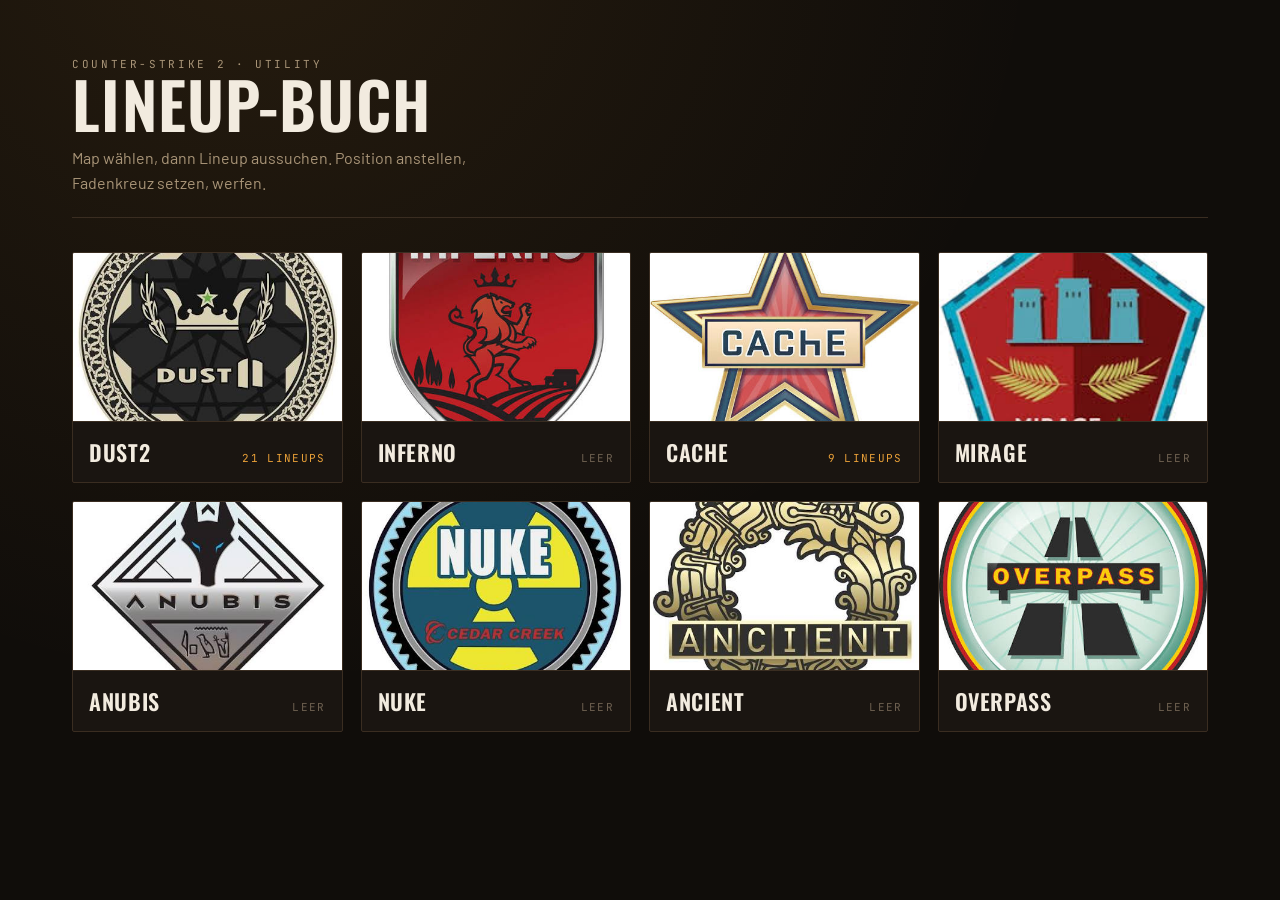
==== index.html @ c53de8f6 "Lineup-Buch: erster Stand mit WebP-Bildern und einheitlichen Daten - Statische Seite (index.html) mi" ====
<!DOCTYPE html>
<html lang="de">
<head>
<meta charset="utf-8">
<meta name="viewport" content="width=device-width, initial-scale=1">
<title>Lineup-Buch</title>
<link rel="preconnect" href="https://fonts.googleapis.com">
<link rel="preconnect" href="https://fonts.gstatic.com" crossorigin>
<link href="https://fonts.googleapis.com/css2?family=Oswald:wght@400;600&family=Barlow:wght@400;500;600&family=JetBrains+Mono:wght@500;700&display=swap" rel="stylesheet">
<style>
:root{
  --void:#100D0A; --panel:#1A1511; --panel-2:#221B15; --edge:#3A2D21;
  --chalk:#F2EBDF; --sand:#A99578; --hud:#E9A038; --t:#D4A03C; --ct:#6FA0D6;
  --display:"Oswald","Arial Narrow",system-ui,sans-serif;
  --body:"Barlow","Segoe UI",system-ui,sans-serif;
  --mono:"JetBrains Mono",ui-monospace,Consolas,monospace;
}
*{box-sizing:border-box}
html,body{margin:0}
body{
  background:var(--void); color:var(--chalk); font-family:var(--body);
  font-size:16px; line-height:1.55; -webkit-font-smoothing:antialiased;
  background-image:radial-gradient(circle at 20% -10%,rgba(233,160,56,.10),transparent 55%);
  background-attachment:fixed;
}
.wrap{max-width:1180px;margin:0 auto;padding:0 22px 90px}

/* ---------- Kopf ---------- */
.masthead{padding:44px 0 22px;border-bottom:1px solid var(--edge)}
.eyebrow{font-family:var(--mono);font-size:11px;letter-spacing:.24em;text-transform:uppercase;color:var(--hud);margin:0 0 10px}
.masthead h1{
  font-family:var(--display);font-weight:600;font-size:clamp(38px,7vw,64px);
  letter-spacing:.02em;text-transform:uppercase;margin:0;line-height:.95;
}
.masthead p{margin:12px 0 0;color:var(--sand);max-width:52ch}

/* ---------- Map-Galerie (Startseite) ---------- */
.maps{display:grid;grid-template-columns:repeat(auto-fill,minmax(230px,1fr));gap:18px;margin-top:34px}
.map-card{
  position:relative;display:block;text-align:left;cursor:pointer;
  border:1px solid var(--edge);background:var(--panel);color:inherit;
  padding:0;overflow:hidden;border-radius:2px;transition:.15s;
}
.map-card:hover{border-color:var(--sand);transform:translateY(-2px)}
.map-thumb{aspect-ratio:16/10;width:100%;background:#0B0906;position:relative;overflow:hidden}
.map-thumb img{width:100%;height:100%;object-fit:cover;display:block}
.map-thumb.missing{background:
  repeating-linear-gradient(135deg,#1d1710,#1d1710 12px,#211a12 12px,#211a12 24px)}
.map-thumb.missing::after{
  content:attr(data-map);position:absolute;inset:0;display:grid;place-items:center;
  font-family:var(--display);font-weight:600;font-size:28px;letter-spacing:.05em;
  text-transform:uppercase;color:var(--sand);opacity:.55;
}
.map-meta{display:flex;align-items:baseline;justify-content:space-between;gap:10px;padding:14px 16px;border-top:1px solid var(--edge)}
.map-meta h2{font-family:var(--display);font-weight:600;text-transform:uppercase;letter-spacing:.03em;font-size:22px;margin:0}
.map-count{font-family:var(--mono);font-size:11px;letter-spacing:.12em;text-transform:uppercase;color:var(--hud)}
.map-count.zero{color:#6E6151}

/* ---------- Filter-/Nav-Leiste ---------- */
.bar{
  position:sticky;top:0;z-index:40;display:flex;gap:10px;flex-wrap:wrap;align-items:center;
  padding:14px 0;background:rgba(16,13,10,.94);backdrop-filter:blur(8px);
  border-bottom:1px solid var(--edge);margin-bottom:34px;
}
.back{
  font-family:var(--mono);font-size:12px;letter-spacing:.1em;text-transform:uppercase;
  background:transparent;color:var(--hud);border:1px solid var(--edge);
  padding:7px 14px;cursor:pointer;border-radius:2px;transition:.15s;
}
.back:hover{border-color:var(--hud)}
.bar-title{font-family:var(--display);font-weight:600;text-transform:uppercase;letter-spacing:.04em;font-size:20px;margin:0}
.chip{
  font-family:var(--mono);font-size:12px;letter-spacing:.1em;text-transform:uppercase;
  background:transparent;color:var(--sand);border:1px solid var(--edge);
  padding:7px 14px;cursor:pointer;border-radius:2px;transition:.15s;
}
.chip:hover{color:var(--chalk);border-color:var(--sand)}
.chip[aria-pressed="true"]{background:var(--hud);border-color:var(--hud);color:#17110A;font-weight:700}
.search{
  margin-left:auto;background:var(--panel);border:1px solid var(--edge);color:var(--chalk);
  font-family:var(--body);font-size:14px;padding:8px 12px;border-radius:2px;min-width:200px;
}
.search::placeholder{color:#6E6151}
.search:focus,.chip:focus-visible,button:focus-visible{outline:2px solid var(--hud);outline-offset:2px}

/* ---------- Kompakte Lineup-Liste (Zwischenschritt) ---------- */
.lu-list{display:flex;flex-direction:column;gap:12px}
.lu-item{
  display:flex;align-items:stretch;text-align:left;cursor:pointer;width:100%;
  border:1px solid var(--edge);background:var(--panel);color:inherit;
  padding:0;overflow:hidden;border-radius:2px;transition:.15s;min-height:104px;
}
.lu-item:hover{border-color:var(--sand);transform:translateY(-1px)}
.lu-thumb{width:170px;flex:none;background:#0B0906;position:relative;overflow:hidden}
.lu-thumb img{width:100%;height:100%;object-fit:cover;display:block}
.lu-thumb.missing::after{
  content:"kein Result";position:absolute;inset:0;display:grid;place-items:center;
  font-family:var(--mono);font-size:10px;letter-spacing:.14em;text-transform:uppercase;color:#6E6151;
  background:repeating-linear-gradient(135deg,#161009,#161009 10px,#1a130b 10px,#1a130b 20px);
}
.lu-info{padding:14px 20px;display:flex;flex-direction:column;justify-content:center;gap:9px;min-width:0}
.lu-info h3{font-family:var(--display);font-weight:600;text-transform:uppercase;letter-spacing:.02em;font-size:22px;margin:0}
.lu-tags{display:flex;gap:8px;flex-wrap:wrap}
.lu-sub{color:var(--sand);font-size:13.5px;margin:0}
.lu-arrow{margin-left:auto;align-self:center;padding:0 22px;color:var(--sand);font-size:22px;flex:none}
.lu-item:hover .lu-arrow{color:var(--hud)}

/* ---------- Lineup-Karte ---------- */
.card{border:1px solid var(--edge);background:var(--panel);margin-bottom:34px}
.card-head{display:flex;gap:16px;align-items:baseline;flex-wrap:wrap;padding:20px 24px;border-bottom:1px solid var(--edge)}
.card-head h2{font-family:var(--display);font-weight:600;text-transform:uppercase;letter-spacing:.03em;font-size:26px;margin:0}
.meta{display:flex;gap:8px;flex-wrap:wrap;margin-left:auto}
.tag{font-family:var(--mono);font-size:11px;letter-spacing:.12em;text-transform:uppercase;padding:4px 9px;border:1px solid var(--edge);color:var(--sand);border-radius:2px}
.tag.side-T{color:var(--t);border-color:rgba(212,160,60,.45)}
.tag.side-CT{color:var(--ct);border-color:rgba(111,160,214,.45)}
.tag.map{color:var(--chalk)}

.body{display:grid;grid-template-columns:1fr 1.2fr 1fr;gap:0}
.col{padding:24px}
.col + .col{border-left:1px solid var(--edge)}
.col-label{font-family:var(--mono);font-size:11px;letter-spacing:.22em;text-transform:uppercase;color:var(--hud);margin:0 0 14px}
.note{color:var(--sand);font-size:14.5px;margin:12px 0 0}

/* ---------- Bilder + Lupe (Signature) ---------- */
.shot{position:relative;display:block;width:100%;border:1px solid var(--edge);cursor:zoom-in;overflow:hidden;background:#0B0906;min-height:120px}
.shot img{display:block;width:100%;height:auto}
.shot.missing{cursor:default}
.shot.missing::after{
  content:"Screenshot fehlt";position:absolute;inset:0;display:grid;place-items:center;
  font-family:var(--mono);font-size:11px;letter-spacing:.16em;text-transform:uppercase;color:#6E6151;
  background:repeating-linear-gradient(135deg,#161009,#161009 12px,#1a130b 12px,#1a130b 24px);
}
.lens{
  position:absolute;width:190px;height:190px;border-radius:50%;pointer-events:none;
  border:2px solid var(--hud);box-shadow:0 0 0 1px rgba(0,0,0,.7),0 10px 30px rgba(0,0,0,.6);
  background-repeat:no-repeat;opacity:0;transition:opacity .12s;
}
.shot:hover .lens{opacity:1}
.shot.missing:hover .lens{opacity:0}
.hint{font-family:var(--mono);font-size:10.5px;letter-spacing:.14em;text-transform:uppercase;color:#6E6151;margin:8px 0 0}

/* ---------- Wurf-Schritte ---------- */
.step + .step{margin-top:26px;padding-top:26px;border-top:1px dashed var(--edge)}
.step-head{display:flex;align-items:center;gap:10px;margin:0 0 12px}
.step-num{font-family:var(--display);font-size:15px;font-weight:600;color:#17110A;background:var(--hud);width:24px;height:24px;display:grid;place-items:center;border-radius:2px;flex:none}
.step-head h3{font-family:var(--display);font-weight:400;text-transform:uppercase;letter-spacing:.06em;font-size:17px;margin:0}
.inputs{display:flex;gap:6px;align-items:center;flex-wrap:wrap;margin:12px 0 0}
.key{
  font-family:var(--mono);font-size:11px;font-weight:700;letter-spacing:.06em;
  background:linear-gradient(#2E251C,#1F1913);color:var(--chalk);
  border:1px solid #4A3A2B;border-bottom-width:3px;border-radius:3px;padding:5px 10px;
}
.key.stance{color:var(--hud);border-color:#5A4326}
.plus{font-family:var(--mono);font-size:12px;color:var(--sand)}

/* ---------- Lightbox ---------- */
.lb{position:fixed;inset:0;background:rgba(8,6,4,.96);display:none;place-items:center;z-index:100;padding:24px;cursor:zoom-out}
.lb.open{display:grid}
.lb img{max-width:100%;max-height:88vh;border:1px solid var(--edge)}
.lb-cap{position:absolute;bottom:22px;left:0;right:0;text-align:center;font-family:var(--mono);font-size:12px;letter-spacing:.16em;text-transform:uppercase;color:var(--sand)}

.empty{border:1px dashed var(--edge);padding:40px;text-align:center;color:var(--sand)}
footer{border-top:1px solid var(--edge);margin-top:40px;padding-top:18px;font-family:var(--mono);font-size:11px;letter-spacing:.14em;text-transform:uppercase;color:#6E6151}

@media (max-width:860px){
  .body{grid-template-columns:1fr}
  .col + .col{border-left:0;border-top:1px solid var(--edge)}
  .lens{display:none}
  .search{margin-left:0;width:100%}
  .lu-item{flex-direction:column;min-height:0}
  .lu-thumb{width:100%;aspect-ratio:16/9}
  .lu-arrow{display:none}
}
@media (prefers-reduced-motion:reduce){*{transition:none!important}}
</style>
</head>
<body>
<div class="wrap">
  <header class="masthead">
    <p class="eyebrow">Counter-Strike 2 &middot; Utility</p>
    <h1>Lineup-Buch</h1>
    <p id="lead">Map wählen, dann Lineups ansehen. Position anstellen, Fadenkreuz setzen, werfen.</p>
  </header>

  <!-- 1) Startseite: Map-Auswahl -->
  <section id="mapView">
    <div class="maps" id="maps"></div>
  </section>

  <!-- 2) Zwischenschritt: kompakte Lineup-Liste einer Map -->
  <section id="listView" hidden>
    <nav class="bar" aria-label="Navigation">
      <button class="back" id="backToMaps">&larr; Maps</button>
      <h2 class="bar-title" id="listTitle"></h2>
      <input class="search" id="q" type="search" placeholder="Suchen: Ziel, Position…" aria-label="Lineups durchsuchen">
    </nav>
    <div class="lu-list" id="luList"></div>
    <footer id="count"></footer>
  </section>

  <!-- 3) Detailseite: einzelnes Lineup -->
  <section id="detailView" hidden>
    <nav class="bar" aria-label="Navigation">
      <button class="back" id="backToList">&larr; <span id="detailBackLabel"></span></button>
      <h2 class="bar-title" id="detailTitle"></h2>
    </nav>
    <main id="detail"></main>
  </section>
</div>

<div class="lb" id="lb" role="dialog" aria-modal="true" aria-label="Bild groß"><img id="lb-img" alt=""><p class="lb-cap">Klicken oder Esc zum Schließen</p></div>

<script src="data/maps.js"></script>
<script>
const mapView     = document.getElementById('mapView');
const listView    = document.getElementById('listView');
const detailView  = document.getElementById('detailView');
const mapsEl      = document.getElementById('maps');
const luList      = document.getElementById('luList');
const detail      = document.getElementById('detail');
const q           = document.getElementById('q');
const lb          = document.getElementById('lb');
const lbImg       = document.getElementById('lb-img');
const listTitle   = document.getElementById('listTitle');
const detailTitle = document.getElementById('detailTitle');
const detailBackLabel = document.getElementById('detailBackLabel');
const lead        = document.getElementById('lead');

let activeMap = null;   // aktuell gewählte Map (Liste)
let activeId  = null;   // aktuell gewähltes Lineup (Detail)

const esc = s => String(s).replace(/[&<>"]/g, c => ({'&':'&amp;','<':'&lt;','>':'&gt;','"':'&quot;'}[c]));
const countFor = name => LINEUPS.filter(l => l.map === name).length;

// result kann ein Objekt {img,note} ODER ein Array [{img,note},…] sein → immer als Array.
const asResults = l => Array.isArray(l.result) ? l.result.filter(Boolean) : (l.result ? [l.result] : []);

// stance wird als fester Wert gespeichert und erst hier übersetzt; Unbekanntes bleibt wie es ist.
const STANCES = { stand: 'Stehen', crouch: 'Ducken', jump: 'Springen', run: 'Laufen', walk: 'Gehen' };
const stanceLabel = s => STANCES[s] || s;

// Bricht ein Bild, wird das Element zur "fehlt"-Kachel (kein kaputtes Icon).
const onErr = "this.style.display='none';this.parentNode.classList.add('missing')";

// Listen-Vorschau: <lineup>/thumb.webp, fällt bei Fehlen auf das volle Result-Bild zurück.
const thumbOf = src => src.replace(/[^/]+$/, 'thumb.webp');
const onThumbErr = `if(this.dataset.full){this.src=this.dataset.full;delete this.dataset.full}else{${onErr}}`;

// Zoombares Bild (Detailansicht)
function shot(src, cap) {
  if (!src) return `<div class="shot missing"></div>`;
  return `<div class="shot" data-src="${esc(src)}"><img src="${esc(src)}" alt="${esc(cap)}" loading="lazy" onerror="${onErr}"><div class="lens"></div></div>`;
}

/* ---------- 1) Startseite: Map-Galerie ---------- */
function renderMaps() {
  // Alle in MAPS definierten Maps + evtl. Maps, die nur in LINEUPS vorkommen.
  const known = new Set(MAPS.map(m => m.name));
  const extra = [...new Set(LINEUPS.map(l => l.map))].filter(m => !known.has(m)).map(name => ({ name }));
  const all = [...MAPS, ...extra];

  mapsEl.innerHTML = all.map(m => {
    const n = countFor(m.name);
    const thumb = m.img
      ? `<div class="map-thumb" data-map="${esc(m.name)}"><img src="${esc(m.img)}" alt="${esc(m.name)}" loading="lazy" onerror="${onErr}"></div>`
      : `<div class="map-thumb missing" data-map="${esc(m.name)}"></div>`;
    return `
      <button class="map-card" data-map="${esc(m.name)}">
        ${thumb}
        <div class="map-meta">
          <h2>${esc(m.name)}</h2>
          <span class="map-count ${n ? '' : 'zero'}">${n ? n + (n === 1 ? ' Lineup' : ' Lineups') : 'leer'}</span>
        </div>
      </button>`;
  }).join('');
}

/* ---------- 2) Zwischenschritt: kompakte Liste einer Map ---------- */
function renderList() {
  const term = q.value.trim().toLowerCase();
  const rows = LINEUPS.filter(l =>
    l.map === activeMap &&
    (!term || (l.title + ' ' + l.from + ' ' + l.type).toLowerCase().includes(term))
  );

  luList.innerHTML = rows.length ? rows.map(l => {
    const n = (l.lineups || []).length;
    const res = asResults(l);
    const preview = (res[0] && res[0].img)
      ? `<div class="lu-thumb"><img src="${esc(thumbOf(res[0].img))}" data-full="${esc(res[0].img)}" alt="Result: ${esc(l.title)}" loading="lazy" onerror="${onThumbErr}"></div>`
      : `<div class="lu-thumb missing"></div>`;
    return `
      <button class="lu-item" data-id="${esc(l.id)}">
        ${preview}
        <div class="lu-info">
          <h3>${esc(l.title)}</h3>
          <div class="lu-tags">
            <span class="tag side-${esc(l.side)}">${esc(l.side)}-Seite</span>
            <span class="tag">${esc(l.type)}</span>
            <span class="tag">${esc(l.from)}</span>
          </div>
          <p class="lu-sub">${res[0] && res[0].note ? ' · ' + esc(res[0].note) : ''}</p>
        </div>
        <span class="lu-arrow" aria-hidden="true">&rarr;</span>
      </button>`;
  }).join('') : `<p class="empty">Kein Lineup gefunden. Andere Suche versuchen.</p>`;

  document.getElementById('count').textContent =
    rows.length + (rows.length === 1 ? ' Lineup' : ' Lineups') + ' · ' + countFor(activeMap) + ' auf ' + activeMap;
}

/* ---------- 3) Detailansicht: ein Lineup ---------- */
function lineupCard(l) {
  return `
    <article class="card">
      <div class="card-head">
        <h2>${esc(l.title)}</h2>
        <div class="meta">
          <span class="tag map">${esc(l.map)}</span>
          <span class="tag side-${esc(l.side)}">${esc(l.side)}-Seite</span>
          <span class="tag">${esc(l.type)}</span>
        </div>
      </div>
      <div class="body">
        <section class="col">
          <p class="col-label">Position — ${esc(l.from)}</p>
          ${shot(l.position && l.position.img, 'Position: ' + l.from)}
          <p class="hint">Hover zum Zoomen · Klick für groß</p>
          ${l.position && l.position.note ? `<p class="note">${esc(l.position.note)}</p>` : ''}
        </section>
        <section class="col">
          <p class="col-label">Fadenkreuz &amp; Wurf</p>
          ${(l.lineups || []).map((s, i) => `
            <div class="step">
              <div class="step-head"><span class="step-num">${i + 1}</span><h3>${esc(s.label || ('Wurf ' + (i + 1)))}</h3></div>
              ${shot(s.img, s.label || ('Wurf ' + (i + 1)))}
              ${(s.stance || (s.input && s.input.length)) ? `<div class="inputs">
                ${s.stance ? `<span class="key stance">${esc(stanceLabel(s.stance))}</span>${s.input && s.input.length ? '<span class="plus">+</span>' : ''}` : ''}
                ${(s.input || []).map(k => `<span class="key">${esc(k)}</span>`).join('<span class="plus">+</span>')}
              </div>` : ''}
              ${s.note ? `<p class="note">${esc(s.note)}</p>` : ''}
            </div>`).join('')}
        </section>
        <section class="col">
          <p class="col-label">Result</p>
          ${asResults(l).length
            ? asResults(l).map((r, i) => `
            <div class="step">
              ${asResults(l).length > 1 ? `<div class="step-head"><span class="step-num">${i + 1}</span><h3>Result ${i + 1}</h3></div>` : ''}
              ${shot(r.img, 'Result ' + (i + 1) + ': ' + l.title)}
              ${r.note ? `<p class="note">${esc(r.note)}</p>` : ''}
            </div>`).join('')
            : shot(null, 'Result')}
        </section>
      </div>
    </article>`;
}

function renderDetail() {
  const l = LINEUPS.find(x => x.id === activeId);
  if (!l) { showList(activeMap); return; }
  detailTitle.textContent = l.title;
  detail.innerHTML = lineupCard(l);
}

/* ---------- Navigation zwischen den Ansichten ---------- */
const setHash = h => history.replaceState(null, '', h ? ('#' + h) : location.pathname);

function showMaps() {
  activeMap = null; activeId = null;
  listView.hidden = true; detailView.hidden = true; mapView.hidden = false;
  lead.textContent = 'Map wählen, dann Lineup aussuchen. Position anstellen, Fadenkreuz setzen, werfen.';
  setHash('');
  window.scrollTo(0, 0);
}
function showList(name) {
  activeMap = name; activeId = null;
  mapView.hidden = true; detailView.hidden = true; listView.hidden = false;
  listTitle.textContent = name;
  lead.textContent = 'Lineup wählen, um Position, Würfe und Result im Detail zu sehen.';
  q.value = '';
  renderList();
  setHash(encodeURIComponent(name));
  window.scrollTo(0, 0);
}
function showDetail(id) {
  const l = LINEUPS.find(x => x.id === id);
  if (!l) { showMaps(); return; }
  activeMap = l.map; activeId = id;
  mapView.hidden = true; listView.hidden = true; detailView.hidden = false;
  detailBackLabel.textContent = l.map;
  lead.textContent = 'Mit der Maus über ein Bild fahren zoomt den Ausschnitt, Klick öffnet es groß.';
  renderDetail();
  setHash(encodeURIComponent(l.map) + '/' + encodeURIComponent(id));
  window.scrollTo(0, 0);
}

mapsEl.addEventListener('click', e => {
  const card = e.target.closest('.map-card'); if (!card) return;
  showList(card.dataset.map);
});
luList.addEventListener('click', e => {
  const item = e.target.closest('.lu-item'); if (!item) return;
  showDetail(item.dataset.id);
});
document.getElementById('backToMaps').addEventListener('click', showMaps);
document.getElementById('backToList').addEventListener('click', () => showList(activeMap));
q.addEventListener('input', renderList);

// Lupe (nur Detailansicht)
detail.addEventListener('mousemove', e => {
  const el = e.target.closest('.shot'); if (!el || el.classList.contains('missing')) return;
  const img = el.querySelector('img'), lens = el.querySelector('.lens');
  if (!img || !lens) return;
  const r = el.getBoundingClientRect(), z = 2.6, size = 190;
  const x = e.clientX - r.left, y = e.clientY - r.top;
  lens.style.backgroundImage = `url("${img.src}")`;
  lens.style.backgroundSize = (r.width * z) + 'px ' + (r.height * z) + 'px';
  lens.style.backgroundPosition = `${-x * z + size / 2}px ${-y * z + size / 2}px`;
  lens.style.left = (x - size / 2) + 'px';
  lens.style.top = (y - size / 2) + 'px';
});

// Lightbox (nur Detailansicht)
detail.addEventListener('click', e => {
  const el = e.target.closest('.shot'); if (!el || el.classList.contains('missing')) return;
  lbImg.src = el.dataset.src; lb.classList.add('open');
});
lb.addEventListener('click', () => lb.classList.remove('open'));
document.addEventListener('keydown', e => { if (e.key === 'Escape') lb.classList.remove('open'); });

// Start: pro Map die Datei data/<slug>.js laden, dann rendern + routen.
function boot() {
  renderMaps();
  const raw = location.hash.slice(1);
  if (!raw) { showMaps(); return; }
  const parts = raw.split('/').map(decodeURIComponent);
  const id = parts[1];
  if (id && LINEUPS.some(l => l.id === id)) showDetail(id);
  else if (LINEUPS.some(l => l.map === parts[0])) showList(parts[0]);
  else showMaps();
}

let pending = MAPS.length;
if (!pending) boot();
else MAPS.forEach(m => {
  const s = document.createElement('script');
  s.src = 'data/' + mapSlug(m.name) + '.js';
  // Fehlt eine Map-Datei (Map noch ohne Lineups), einfach überspringen.
  s.onload = s.onerror = () => { if (--pending === 0) boot(); };
  document.head.appendChild(s);
});
</script>
</body>
</html>
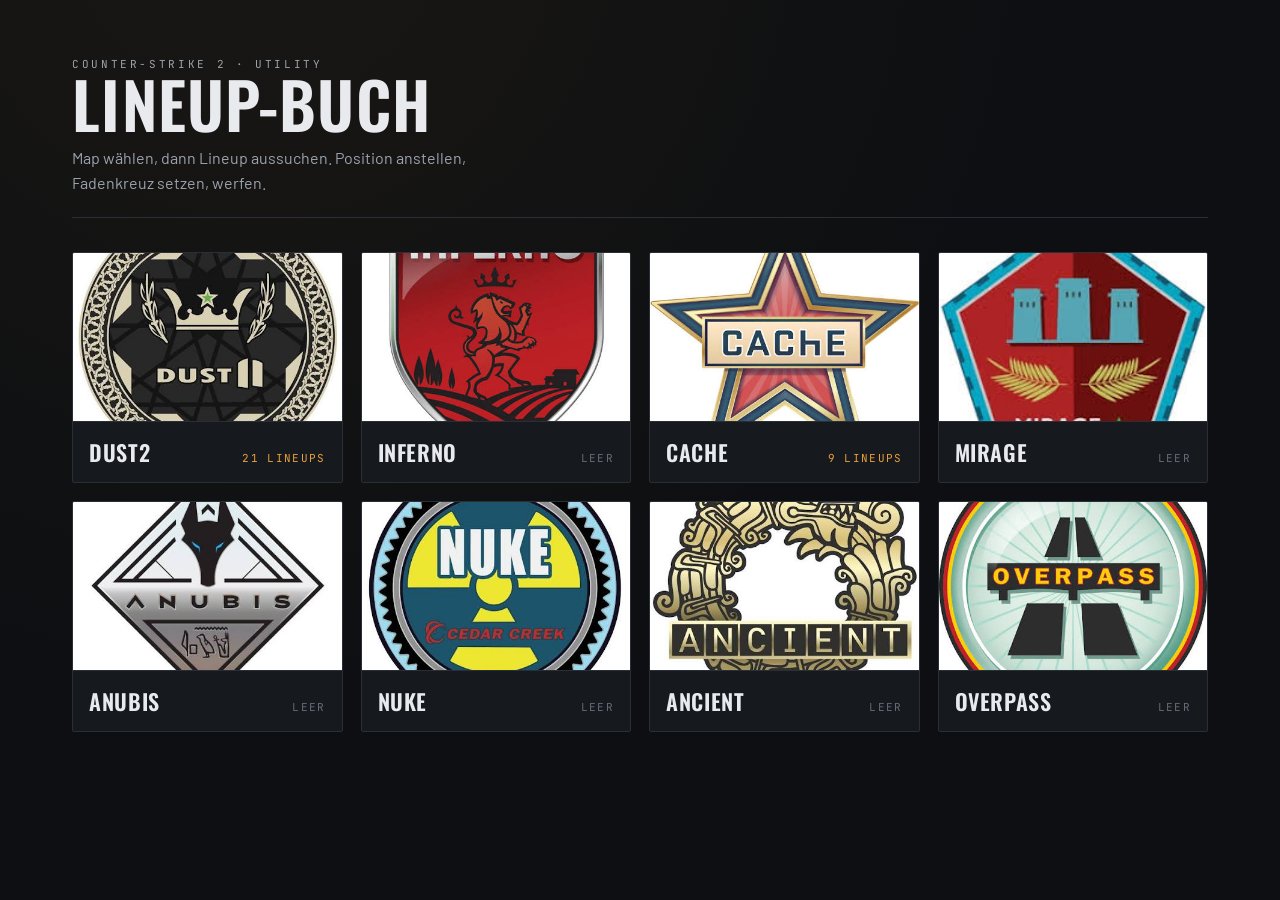
==== commit cabdd99e: "Design: neutraler Darkmode statt brauner Farbpalette - Hintergrund, Panels, Rahmen und Text auf kühl" ====
--- a/index.html
+++ b/index.html
@@ -9,8 +9,8 @@
 <link href="https://fonts.googleapis.com/css2?family=Oswald:wght@400;600&family=Barlow:wght@400;500;600&family=JetBrains+Mono:wght@500;700&display=swap" rel="stylesheet">
 <style>
 :root{
-  --void:#100D0A; --panel:#1A1511; --panel-2:#221B15; --edge:#3A2D21;
-  --chalk:#F2EBDF; --sand:#A99578; --hud:#E9A038; --t:#D4A03C; --ct:#6FA0D6;
+  --void:#0D0F12; --panel:#16191E; --panel-2:#1D2127; --edge:#2A2F37;
+  --chalk:#E8EAED; --sand:#9BA3AE; --mute:#646C78; --hud:#E9A038; --t:#D4A03C; --ct:#6FA0D6;
   --display:"Oswald","Arial Narrow",system-ui,sans-serif;
   --body:"Barlow","Segoe UI",system-ui,sans-serif;
   --mono:"JetBrains Mono",ui-monospace,Consolas,monospace;
@@ -20,7 +20,7 @@
 body{
   background:var(--void); color:var(--chalk); font-family:var(--body);
   font-size:16px; line-height:1.55; -webkit-font-smoothing:antialiased;
-  background-image:radial-gradient(circle at 20% -10%,rgba(233,160,56,.10),transparent 55%);
+  background-image:radial-gradient(circle at 20% -10%,rgba(233,160,56,.06),transparent 55%);
   background-attachment:fixed;
 }
 .wrap{max-width:1180px;margin:0 auto;padding:0 22px 90px}
@@ -42,10 +42,10 @@
   padding:0;overflow:hidden;border-radius:2px;transition:.15s;
 }
 .map-card:hover{border-color:var(--sand);transform:translateY(-2px)}
-.map-thumb{aspect-ratio:16/10;width:100%;background:#0B0906;position:relative;overflow:hidden}
+.map-thumb{aspect-ratio:16/10;width:100%;background:#0A0C0F;position:relative;overflow:hidden}
 .map-thumb img{width:100%;height:100%;object-fit:cover;display:block}
 .map-thumb.missing{background:
-  repeating-linear-gradient(135deg,#1d1710,#1d1710 12px,#211a12 12px,#211a12 24px)}
+  repeating-linear-gradient(135deg,#171B21,#171B21 12px,#1B2027 12px,#1B2027 24px)}
 .map-thumb.missing::after{
   content:attr(data-map);position:absolute;inset:0;display:grid;place-items:center;
   font-family:var(--display);font-weight:600;font-size:28px;letter-spacing:.05em;
@@ -54,12 +54,12 @@
 .map-meta{display:flex;align-items:baseline;justify-content:space-between;gap:10px;padding:14px 16px;border-top:1px solid var(--edge)}
 .map-meta h2{font-family:var(--display);font-weight:600;text-transform:uppercase;letter-spacing:.03em;font-size:22px;margin:0}
 .map-count{font-family:var(--mono);font-size:11px;letter-spacing:.12em;text-transform:uppercase;color:var(--hud)}
-.map-count.zero{color:#6E6151}
+.map-count.zero{color:var(--mute)}
 
 /* ---------- Filter-/Nav-Leiste ---------- */
 .bar{
   position:sticky;top:0;z-index:40;display:flex;gap:10px;flex-wrap:wrap;align-items:center;
-  padding:14px 0;background:rgba(16,13,10,.94);backdrop-filter:blur(8px);
+  padding:14px 0;background:rgba(13,15,18,.85);backdrop-filter:blur(8px);
   border-bottom:1px solid var(--edge);margin-bottom:34px;
 }
 .back{
@@ -75,12 +75,12 @@
   padding:7px 14px;cursor:pointer;border-radius:2px;transition:.15s;
 }
 .chip:hover{color:var(--chalk);border-color:var(--sand)}
-.chip[aria-pressed="true"]{background:var(--hud);border-color:var(--hud);color:#17110A;font-weight:700}
+.chip[aria-pressed="true"]{background:var(--hud);border-color:var(--hud);color:#121418;font-weight:700}
 .search{
   margin-left:auto;background:var(--panel);border:1px solid var(--edge);color:var(--chalk);
   font-family:var(--body);font-size:14px;padding:8px 12px;border-radius:2px;min-width:200px;
 }
-.search::placeholder{color:#6E6151}
+.search::placeholder{color:var(--mute)}
 .search:focus,.chip:focus-visible,button:focus-visible{outline:2px solid var(--hud);outline-offset:2px}
 
 /* ---------- Kompakte Lineup-Liste (Zwischenschritt) ---------- */
@@ -91,12 +91,12 @@
   padding:0;overflow:hidden;border-radius:2px;transition:.15s;min-height:104px;
 }
 .lu-item:hover{border-color:var(--sand);transform:translateY(-1px)}
-.lu-thumb{width:170px;flex:none;background:#0B0906;position:relative;overflow:hidden}
+.lu-thumb{width:170px;flex:none;background:#0A0C0F;position:relative;overflow:hidden}
 .lu-thumb img{width:100%;height:100%;object-fit:cover;display:block}
 .lu-thumb.missing::after{
   content:"kein Result";position:absolute;inset:0;display:grid;place-items:center;
-  font-family:var(--mono);font-size:10px;letter-spacing:.14em;text-transform:uppercase;color:#6E6151;
-  background:repeating-linear-gradient(135deg,#161009,#161009 10px,#1a130b 10px,#1a130b 20px);
+  font-family:var(--mono);font-size:10px;letter-spacing:.14em;text-transform:uppercase;color:var(--mute);
+  background:repeating-linear-gradient(135deg,#12151A,#12151A 10px,#161A20 10px,#161A20 20px);
 }
 .lu-info{padding:14px 20px;display:flex;flex-direction:column;justify-content:center;gap:9px;min-width:0}
 .lu-info h3{font-family:var(--display);font-weight:600;text-transform:uppercase;letter-spacing:.02em;font-size:22px;margin:0}
@@ -122,13 +122,13 @@
 .note{color:var(--sand);font-size:14.5px;margin:12px 0 0}
 
 /* ---------- Bilder + Lupe (Signature) ---------- */
-.shot{position:relative;display:block;width:100%;border:1px solid var(--edge);cursor:zoom-in;overflow:hidden;background:#0B0906;min-height:120px}
+.shot{position:relative;display:block;width:100%;border:1px solid var(--edge);cursor:zoom-in;overflow:hidden;background:#0A0C0F;min-height:120px}
 .shot img{display:block;width:100%;height:auto}
 .shot.missing{cursor:default}
 .shot.missing::after{
   content:"Screenshot fehlt";position:absolute;inset:0;display:grid;place-items:center;
-  font-family:var(--mono);font-size:11px;letter-spacing:.16em;text-transform:uppercase;color:#6E6151;
-  background:repeating-linear-gradient(135deg,#161009,#161009 12px,#1a130b 12px,#1a130b 24px);
+  font-family:var(--mono);font-size:11px;letter-spacing:.16em;text-transform:uppercase;color:var(--mute);
+  background:repeating-linear-gradient(135deg,#12151A,#12151A 12px,#161A20 12px,#161A20 24px);
 }
 .lens{
   position:absolute;width:190px;height:190px;border-radius:50%;pointer-events:none;
@@ -137,30 +137,30 @@
 }
 .shot:hover .lens{opacity:1}
 .shot.missing:hover .lens{opacity:0}
-.hint{font-family:var(--mono);font-size:10.5px;letter-spacing:.14em;text-transform:uppercase;color:#6E6151;margin:8px 0 0}
+.hint{font-family:var(--mono);font-size:10.5px;letter-spacing:.14em;text-transform:uppercase;color:var(--mute);margin:8px 0 0}
 
 /* ---------- Wurf-Schritte ---------- */
 .step + .step{margin-top:26px;padding-top:26px;border-top:1px dashed var(--edge)}
 .step-head{display:flex;align-items:center;gap:10px;margin:0 0 12px}
-.step-num{font-family:var(--display);font-size:15px;font-weight:600;color:#17110A;background:var(--hud);width:24px;height:24px;display:grid;place-items:center;border-radius:2px;flex:none}
+.step-num{font-family:var(--display);font-size:15px;font-weight:600;color:#121418;background:var(--hud);width:24px;height:24px;display:grid;place-items:center;border-radius:2px;flex:none}
 .step-head h3{font-family:var(--display);font-weight:400;text-transform:uppercase;letter-spacing:.06em;font-size:17px;margin:0}
 .inputs{display:flex;gap:6px;align-items:center;flex-wrap:wrap;margin:12px 0 0}
 .key{
   font-family:var(--mono);font-size:11px;font-weight:700;letter-spacing:.06em;
-  background:linear-gradient(#2E251C,#1F1913);color:var(--chalk);
-  border:1px solid #4A3A2B;border-bottom-width:3px;border-radius:3px;padding:5px 10px;
+  background:linear-gradient(#262B33,#1A1E24);color:var(--chalk);
+  border:1px solid #3A414C;border-bottom-width:3px;border-radius:3px;padding:5px 10px;
 }
 .key.stance{color:var(--hud);border-color:#5A4326}
 .plus{font-family:var(--mono);font-size:12px;color:var(--sand)}
 
 /* ---------- Lightbox ---------- */
-.lb{position:fixed;inset:0;background:rgba(8,6,4,.96);display:none;place-items:center;z-index:100;padding:24px;cursor:zoom-out}
+.lb{position:fixed;inset:0;background:rgba(6,7,9,.95);display:none;place-items:center;z-index:100;padding:24px;cursor:zoom-out}
 .lb.open{display:grid}
 .lb img{max-width:100%;max-height:88vh;border:1px solid var(--edge)}
 .lb-cap{position:absolute;bottom:22px;left:0;right:0;text-align:center;font-family:var(--mono);font-size:12px;letter-spacing:.16em;text-transform:uppercase;color:var(--sand)}
 
 .empty{border:1px dashed var(--edge);padding:40px;text-align:center;color:var(--sand)}
-footer{border-top:1px solid var(--edge);margin-top:40px;padding-top:18px;font-family:var(--mono);font-size:11px;letter-spacing:.14em;text-transform:uppercase;color:#6E6151}
+footer{border-top:1px solid var(--edge);margin-top:40px;padding-top:18px;font-family:var(--mono);font-size:11px;letter-spacing:.14em;text-transform:uppercase;color:var(--mute)}
 
 @media (max-width:860px){
   .body{grid-template-columns:1fr}
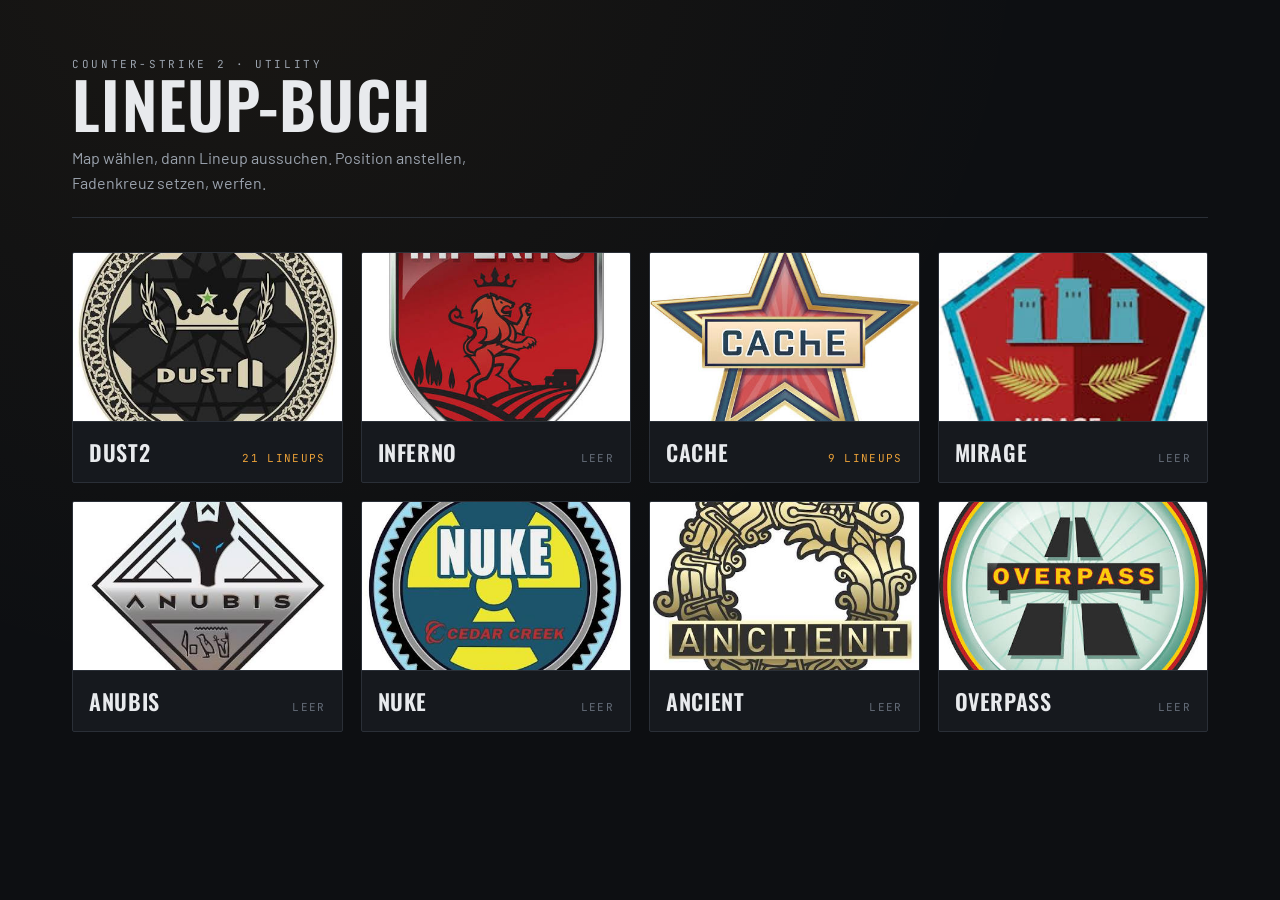
==== commit 92c8f075: "Lineup-Editor mit Bild-Upload - editor.html: Lineups anlegen, bearbeiten und löschen - Screenshots p" ====
--- a/index.html
+++ b/index.html
@@ -7,172 +7,7 @@
 <link rel="preconnect" href="https://fonts.googleapis.com">
 <link rel="preconnect" href="https://fonts.gstatic.com" crossorigin>
 <link href="https://fonts.googleapis.com/css2?family=Oswald:wght@400;600&family=Barlow:wght@400;500;600&family=JetBrains+Mono:wght@500;700&display=swap" rel="stylesheet">
-<style>
-:root{
-  --void:#0D0F12; --panel:#16191E; --panel-2:#1D2127; --edge:#2A2F37;
-  --chalk:#E8EAED; --sand:#9BA3AE; --mute:#646C78; --hud:#E9A038; --t:#D4A03C; --ct:#6FA0D6;
-  --display:"Oswald","Arial Narrow",system-ui,sans-serif;
-  --body:"Barlow","Segoe UI",system-ui,sans-serif;
-  --mono:"JetBrains Mono",ui-monospace,Consolas,monospace;
-}
-*{box-sizing:border-box}
-html,body{margin:0}
-body{
-  background:var(--void); color:var(--chalk); font-family:var(--body);
-  font-size:16px; line-height:1.55; -webkit-font-smoothing:antialiased;
-  background-image:radial-gradient(circle at 20% -10%,rgba(233,160,56,.06),transparent 55%);
-  background-attachment:fixed;
-}
-.wrap{max-width:1180px;margin:0 auto;padding:0 22px 90px}
-
-/* ---------- Kopf ---------- */
-.masthead{padding:44px 0 22px;border-bottom:1px solid var(--edge)}
-.eyebrow{font-family:var(--mono);font-size:11px;letter-spacing:.24em;text-transform:uppercase;color:var(--hud);margin:0 0 10px}
-.masthead h1{
-  font-family:var(--display);font-weight:600;font-size:clamp(38px,7vw,64px);
-  letter-spacing:.02em;text-transform:uppercase;margin:0;line-height:.95;
-}
-.masthead p{margin:12px 0 0;color:var(--sand);max-width:52ch}
-
-/* ---------- Map-Galerie (Startseite) ---------- */
-.maps{display:grid;grid-template-columns:repeat(auto-fill,minmax(230px,1fr));gap:18px;margin-top:34px}
-.map-card{
-  position:relative;display:block;text-align:left;cursor:pointer;
-  border:1px solid var(--edge);background:var(--panel);color:inherit;
-  padding:0;overflow:hidden;border-radius:2px;transition:.15s;
-}
-.map-card:hover{border-color:var(--sand);transform:translateY(-2px)}
-.map-thumb{aspect-ratio:16/10;width:100%;background:#0A0C0F;position:relative;overflow:hidden}
-.map-thumb img{width:100%;height:100%;object-fit:cover;display:block}
-.map-thumb.missing{background:
-  repeating-linear-gradient(135deg,#171B21,#171B21 12px,#1B2027 12px,#1B2027 24px)}
-.map-thumb.missing::after{
-  content:attr(data-map);position:absolute;inset:0;display:grid;place-items:center;
-  font-family:var(--display);font-weight:600;font-size:28px;letter-spacing:.05em;
-  text-transform:uppercase;color:var(--sand);opacity:.55;
-}
-.map-meta{display:flex;align-items:baseline;justify-content:space-between;gap:10px;padding:14px 16px;border-top:1px solid var(--edge)}
-.map-meta h2{font-family:var(--display);font-weight:600;text-transform:uppercase;letter-spacing:.03em;font-size:22px;margin:0}
-.map-count{font-family:var(--mono);font-size:11px;letter-spacing:.12em;text-transform:uppercase;color:var(--hud)}
-.map-count.zero{color:var(--mute)}
-
-/* ---------- Filter-/Nav-Leiste ---------- */
-.bar{
-  position:sticky;top:0;z-index:40;display:flex;gap:10px;flex-wrap:wrap;align-items:center;
-  padding:14px 0;background:rgba(13,15,18,.85);backdrop-filter:blur(8px);
-  border-bottom:1px solid var(--edge);margin-bottom:34px;
-}
-.back{
-  font-family:var(--mono);font-size:12px;letter-spacing:.1em;text-transform:uppercase;
-  background:transparent;color:var(--hud);border:1px solid var(--edge);
-  padding:7px 14px;cursor:pointer;border-radius:2px;transition:.15s;
-}
-.back:hover{border-color:var(--hud)}
-.bar-title{font-family:var(--display);font-weight:600;text-transform:uppercase;letter-spacing:.04em;font-size:20px;margin:0}
-.chip{
-  font-family:var(--mono);font-size:12px;letter-spacing:.1em;text-transform:uppercase;
-  background:transparent;color:var(--sand);border:1px solid var(--edge);
-  padding:7px 14px;cursor:pointer;border-radius:2px;transition:.15s;
-}
-.chip:hover{color:var(--chalk);border-color:var(--sand)}
-.chip[aria-pressed="true"]{background:var(--hud);border-color:var(--hud);color:#121418;font-weight:700}
-.search{
-  margin-left:auto;background:var(--panel);border:1px solid var(--edge);color:var(--chalk);
-  font-family:var(--body);font-size:14px;padding:8px 12px;border-radius:2px;min-width:200px;
-}
-.search::placeholder{color:var(--mute)}
-.search:focus,.chip:focus-visible,button:focus-visible{outline:2px solid var(--hud);outline-offset:2px}
-
-/* ---------- Kompakte Lineup-Liste (Zwischenschritt) ---------- */
-.lu-list{display:flex;flex-direction:column;gap:12px}
-.lu-item{
-  display:flex;align-items:stretch;text-align:left;cursor:pointer;width:100%;
-  border:1px solid var(--edge);background:var(--panel);color:inherit;
-  padding:0;overflow:hidden;border-radius:2px;transition:.15s;min-height:104px;
-}
-.lu-item:hover{border-color:var(--sand);transform:translateY(-1px)}
-.lu-thumb{width:170px;flex:none;background:#0A0C0F;position:relative;overflow:hidden}
-.lu-thumb img{width:100%;height:100%;object-fit:cover;display:block}
-.lu-thumb.missing::after{
-  content:"kein Result";position:absolute;inset:0;display:grid;place-items:center;
-  font-family:var(--mono);font-size:10px;letter-spacing:.14em;text-transform:uppercase;color:var(--mute);
-  background:repeating-linear-gradient(135deg,#12151A,#12151A 10px,#161A20 10px,#161A20 20px);
-}
-.lu-info{padding:14px 20px;display:flex;flex-direction:column;justify-content:center;gap:9px;min-width:0}
-.lu-info h3{font-family:var(--display);font-weight:600;text-transform:uppercase;letter-spacing:.02em;font-size:22px;margin:0}
-.lu-tags{display:flex;gap:8px;flex-wrap:wrap}
-.lu-sub{color:var(--sand);font-size:13.5px;margin:0}
-.lu-arrow{margin-left:auto;align-self:center;padding:0 22px;color:var(--sand);font-size:22px;flex:none}
-.lu-item:hover .lu-arrow{color:var(--hud)}
-
-/* ---------- Lineup-Karte ---------- */
-.card{border:1px solid var(--edge);background:var(--panel);margin-bottom:34px}
-.card-head{display:flex;gap:16px;align-items:baseline;flex-wrap:wrap;padding:20px 24px;border-bottom:1px solid var(--edge)}
-.card-head h2{font-family:var(--display);font-weight:600;text-transform:uppercase;letter-spacing:.03em;font-size:26px;margin:0}
-.meta{display:flex;gap:8px;flex-wrap:wrap;margin-left:auto}
-.tag{font-family:var(--mono);font-size:11px;letter-spacing:.12em;text-transform:uppercase;padding:4px 9px;border:1px solid var(--edge);color:var(--sand);border-radius:2px}
-.tag.side-T{color:var(--t);border-color:rgba(212,160,60,.45)}
-.tag.side-CT{color:var(--ct);border-color:rgba(111,160,214,.45)}
-.tag.map{color:var(--chalk)}
-
-.body{display:grid;grid-template-columns:1fr 1.2fr 1fr;gap:0}
-.col{padding:24px}
-.col + .col{border-left:1px solid var(--edge)}
-.col-label{font-family:var(--mono);font-size:11px;letter-spacing:.22em;text-transform:uppercase;color:var(--hud);margin:0 0 14px}
-.note{color:var(--sand);font-size:14.5px;margin:12px 0 0}
-
-/* ---------- Bilder + Lupe (Signature) ---------- */
-.shot{position:relative;display:block;width:100%;border:1px solid var(--edge);cursor:zoom-in;overflow:hidden;background:#0A0C0F;min-height:120px}
-.shot img{display:block;width:100%;height:auto}
-.shot.missing{cursor:default}
-.shot.missing::after{
-  content:"Screenshot fehlt";position:absolute;inset:0;display:grid;place-items:center;
-  font-family:var(--mono);font-size:11px;letter-spacing:.16em;text-transform:uppercase;color:var(--mute);
-  background:repeating-linear-gradient(135deg,#12151A,#12151A 12px,#161A20 12px,#161A20 24px);
-}
-.lens{
-  position:absolute;width:190px;height:190px;border-radius:50%;pointer-events:none;
-  border:2px solid var(--hud);box-shadow:0 0 0 1px rgba(0,0,0,.7),0 10px 30px rgba(0,0,0,.6);
-  background-repeat:no-repeat;opacity:0;transition:opacity .12s;
-}
-.shot:hover .lens{opacity:1}
-.shot.missing:hover .lens{opacity:0}
-.hint{font-family:var(--mono);font-size:10.5px;letter-spacing:.14em;text-transform:uppercase;color:var(--mute);margin:8px 0 0}
-
-/* ---------- Wurf-Schritte ---------- */
-.step + .step{margin-top:26px;padding-top:26px;border-top:1px dashed var(--edge)}
-.step-head{display:flex;align-items:center;gap:10px;margin:0 0 12px}
-.step-num{font-family:var(--display);font-size:15px;font-weight:600;color:#121418;background:var(--hud);width:24px;height:24px;display:grid;place-items:center;border-radius:2px;flex:none}
-.step-head h3{font-family:var(--display);font-weight:400;text-transform:uppercase;letter-spacing:.06em;font-size:17px;margin:0}
-.inputs{display:flex;gap:6px;align-items:center;flex-wrap:wrap;margin:12px 0 0}
-.key{
-  font-family:var(--mono);font-size:11px;font-weight:700;letter-spacing:.06em;
-  background:linear-gradient(#262B33,#1A1E24);color:var(--chalk);
-  border:1px solid #3A414C;border-bottom-width:3px;border-radius:3px;padding:5px 10px;
-}
-.key.stance{color:var(--hud);border-color:#5A4326}
-.plus{font-family:var(--mono);font-size:12px;color:var(--sand)}
-
-/* ---------- Lightbox ---------- */
-.lb{position:fixed;inset:0;background:rgba(6,7,9,.95);display:none;place-items:center;z-index:100;padding:24px;cursor:zoom-out}
-.lb.open{display:grid}
-.lb img{max-width:100%;max-height:88vh;border:1px solid var(--edge)}
-.lb-cap{position:absolute;bottom:22px;left:0;right:0;text-align:center;font-family:var(--mono);font-size:12px;letter-spacing:.16em;text-transform:uppercase;color:var(--sand)}
-
-.empty{border:1px dashed var(--edge);padding:40px;text-align:center;color:var(--sand)}
-footer{border-top:1px solid var(--edge);margin-top:40px;padding-top:18px;font-family:var(--mono);font-size:11px;letter-spacing:.14em;text-transform:uppercase;color:var(--mute)}
-
-@media (max-width:860px){
-  .body{grid-template-columns:1fr}
-  .col + .col{border-left:0;border-top:1px solid var(--edge)}
-  .lens{display:none}
-  .search{margin-left:0;width:100%}
-  .lu-item{flex-direction:column;min-height:0}
-  .lu-thumb{width:100%;aspect-ratio:16/9}
-  .lu-arrow{display:none}
-}
-@media (prefers-reduced-motion:reduce){*{transition:none!important}}
-</style>
+<link rel="stylesheet" href="css/style.css">
 </head>
 <body>
 <div class="wrap">
@@ -193,6 +28,7 @@
       <button class="back" id="backToMaps">&larr; Maps</button>
       <h2 class="bar-title" id="listTitle"></h2>
       <input class="search" id="q" type="search" placeholder="Suchen: Ziel, Position…" aria-label="Lineups durchsuchen">
+      <a class="back" id="addLink" href="editor.html">+ Lineup</a>
     </nav>
     <div class="lu-list" id="luList"></div>
     <footer id="count"></footer>
@@ -203,6 +39,7 @@
     <nav class="bar" aria-label="Navigation">
       <button class="back" id="backToList">&larr; <span id="detailBackLabel"></span></button>
       <h2 class="bar-title" id="detailTitle"></h2>
+      <a class="back bar-end" id="editLink" href="editor.html">Bearbeiten</a>
     </nav>
     <main id="detail"></main>
   </section>
@@ -211,6 +48,7 @@
 <div class="lb" id="lb" role="dialog" aria-modal="true" aria-label="Bild groß"><img id="lb-img" alt=""><p class="lb-cap">Klicken oder Esc zum Schließen</p></div>
 
 <script src="data/maps.js"></script>
+<script src="js/common.js"></script>
 <script>
 const mapView     = document.getElementById('mapView');
 const listView    = document.getElementById('listView');
@@ -225,32 +63,17 @@
 const detailTitle = document.getElementById('detailTitle');
 const detailBackLabel = document.getElementById('detailBackLabel');
 const lead        = document.getElementById('lead');
+const addLink     = document.getElementById('addLink');
+const editLink    = document.getElementById('editLink');
 
 let activeMap = null;   // aktuell gewählte Map (Liste)
 let activeId  = null;   // aktuell gewähltes Lineup (Detail)
 
-const esc = s => String(s).replace(/[&<>"]/g, c => ({'&':'&amp;','<':'&lt;','>':'&gt;','"':'&quot;'}[c]));
 const countFor = name => LINEUPS.filter(l => l.map === name).length;
-
-// result kann ein Objekt {img,note} ODER ein Array [{img,note},…] sein → immer als Array.
-const asResults = l => Array.isArray(l.result) ? l.result.filter(Boolean) : (l.result ? [l.result] : []);
-
-// stance wird als fester Wert gespeichert und erst hier übersetzt; Unbekanntes bleibt wie es ist.
-const STANCES = { stand: 'Stehen', crouch: 'Ducken', jump: 'Springen', run: 'Laufen', walk: 'Gehen' };
-const stanceLabel = s => STANCES[s] || s;
-
-// Bricht ein Bild, wird das Element zur "fehlt"-Kachel (kein kaputtes Icon).
-const onErr = "this.style.display='none';this.parentNode.classList.add('missing')";
 
 // Listen-Vorschau: <lineup>/thumb.webp, fällt bei Fehlen auf das volle Result-Bild zurück.
 const thumbOf = src => src.replace(/[^/]+$/, 'thumb.webp');
 const onThumbErr = `if(this.dataset.full){this.src=this.dataset.full;delete this.dataset.full}else{${onErr}}`;
-
-// Zoombares Bild (Detailansicht)
-function shot(src, cap) {
-  if (!src) return `<div class="shot missing"></div>`;
-  return `<div class="shot" data-src="${esc(src)}"><img src="${esc(src)}" alt="${esc(cap)}" loading="lazy" onerror="${onErr}"><div class="lens"></div></div>`;
-}
 
 /* ---------- 1) Startseite: Map-Galerie ---------- */
 function renderMaps() {
@@ -310,52 +133,6 @@
 }
 
 /* ---------- 3) Detailansicht: ein Lineup ---------- */
-function lineupCard(l) {
-  return `
-    <article class="card">
-      <div class="card-head">
-        <h2>${esc(l.title)}</h2>
-        <div class="meta">
-          <span class="tag map">${esc(l.map)}</span>
-          <span class="tag side-${esc(l.side)}">${esc(l.side)}-Seite</span>
-          <span class="tag">${esc(l.type)}</span>
-        </div>
-      </div>
-      <div class="body">
-        <section class="col">
-          <p class="col-label">Position — ${esc(l.from)}</p>
-          ${shot(l.position && l.position.img, 'Position: ' + l.from)}
-          <p class="hint">Hover zum Zoomen · Klick für groß</p>
-          ${l.position && l.position.note ? `<p class="note">${esc(l.position.note)}</p>` : ''}
-        </section>
-        <section class="col">
-          <p class="col-label">Fadenkreuz &amp; Wurf</p>
-          ${(l.lineups || []).map((s, i) => `
-            <div class="step">
-              <div class="step-head"><span class="step-num">${i + 1}</span><h3>${esc(s.label || ('Wurf ' + (i + 1)))}</h3></div>
-              ${shot(s.img, s.label || ('Wurf ' + (i + 1)))}
-              ${(s.stance || (s.input && s.input.length)) ? `<div class="inputs">
-                ${s.stance ? `<span class="key stance">${esc(stanceLabel(s.stance))}</span>${s.input && s.input.length ? '<span class="plus">+</span>' : ''}` : ''}
-                ${(s.input || []).map(k => `<span class="key">${esc(k)}</span>`).join('<span class="plus">+</span>')}
-              </div>` : ''}
-              ${s.note ? `<p class="note">${esc(s.note)}</p>` : ''}
-            </div>`).join('')}
-        </section>
-        <section class="col">
-          <p class="col-label">Result</p>
-          ${asResults(l).length
-            ? asResults(l).map((r, i) => `
-            <div class="step">
-              ${asResults(l).length > 1 ? `<div class="step-head"><span class="step-num">${i + 1}</span><h3>Result ${i + 1}</h3></div>` : ''}
-              ${shot(r.img, 'Result ' + (i + 1) + ': ' + l.title)}
-              ${r.note ? `<p class="note">${esc(r.note)}</p>` : ''}
-            </div>`).join('')
-            : shot(null, 'Result')}
-        </section>
-      </div>
-    </article>`;
-}
-
 function renderDetail() {
   const l = LINEUPS.find(x => x.id === activeId);
   if (!l) { showList(activeMap); return; }
@@ -378,6 +155,7 @@
   mapView.hidden = true; detailView.hidden = true; listView.hidden = false;
   listTitle.textContent = name;
   lead.textContent = 'Lineup wählen, um Position, Würfe und Result im Detail zu sehen.';
+  addLink.href = 'editor.html#map=' + encodeURIComponent(name);
   q.value = '';
   renderList();
   setHash(encodeURIComponent(name));
@@ -390,6 +168,7 @@
   mapView.hidden = true; listView.hidden = true; detailView.hidden = false;
   detailBackLabel.textContent = l.map;
   lead.textContent = 'Mit der Maus über ein Bild fahren zoomt den Ausschnitt, Klick öffnet es groß.';
+  editLink.href = 'editor.html#edit=' + encodeURIComponent(id);
   renderDetail();
   setHash(encodeURIComponent(l.map) + '/' + encodeURIComponent(id));
   window.scrollTo(0, 0);
@@ -408,18 +187,7 @@
 q.addEventListener('input', renderList);
 
 // Lupe (nur Detailansicht)
-detail.addEventListener('mousemove', e => {
-  const el = e.target.closest('.shot'); if (!el || el.classList.contains('missing')) return;
-  const img = el.querySelector('img'), lens = el.querySelector('.lens');
-  if (!img || !lens) return;
-  const r = el.getBoundingClientRect(), z = 2.6, size = 190;
-  const x = e.clientX - r.left, y = e.clientY - r.top;
-  lens.style.backgroundImage = `url("${img.src}")`;
-  lens.style.backgroundSize = (r.width * z) + 'px ' + (r.height * z) + 'px';
-  lens.style.backgroundPosition = `${-x * z + size / 2}px ${-y * z + size / 2}px`;
-  lens.style.left = (x - size / 2) + 'px';
-  lens.style.top = (y - size / 2) + 'px';
-});
+attachLens(detail);
 
 // Lightbox (nur Detailansicht)
 detail.addEventListener('click', e => {
@@ -429,7 +197,7 @@
 lb.addEventListener('click', () => lb.classList.remove('open'));
 document.addEventListener('keydown', e => { if (e.key === 'Escape') lb.classList.remove('open'); });
 
-// Start: pro Map die Datei data/<slug>.js laden, dann rendern + routen.
+// Start: Daten aller Maps laden, dann rendern + routen.
 function boot() {
   renderMaps();
   const raw = location.hash.slice(1);
@@ -441,15 +209,7 @@
   else showMaps();
 }
 
-let pending = MAPS.length;
-if (!pending) boot();
-else MAPS.forEach(m => {
-  const s = document.createElement('script');
-  s.src = 'data/' + mapSlug(m.name) + '.js';
-  // Fehlt eine Map-Datei (Map noch ohne Lineups), einfach überspringen.
-  s.onload = s.onerror = () => { if (--pending === 0) boot(); };
-  document.head.appendChild(s);
-});
+loadLineups(boot);
 </script>
 </body>
 </html>
--- a/css/style.css
+++ b/css/style.css
@@ -0,0 +1,166 @@
+:root{
+  --void:#0D0F12; --panel:#16191E; --panel-2:#1D2127; --edge:#2A2F37;
+  --chalk:#E8EAED; --sand:#9BA3AE; --mute:#646C78; --hud:#E9A038; --t:#D4A03C; --ct:#6FA0D6;
+  --display:"Oswald","Arial Narrow",system-ui,sans-serif;
+  --body:"Barlow","Segoe UI",system-ui,sans-serif;
+  --mono:"JetBrains Mono",ui-monospace,Consolas,monospace;
+}
+*{box-sizing:border-box}
+html,body{margin:0}
+body{
+  background:var(--void); color:var(--chalk); font-family:var(--body);
+  font-size:16px; line-height:1.55; -webkit-font-smoothing:antialiased;
+  background-image:radial-gradient(circle at 20% -10%,rgba(233,160,56,.06),transparent 55%);
+  background-attachment:fixed;
+}
+.wrap{max-width:1180px;margin:0 auto;padding:0 22px 90px}
+
+/* ---------- Kopf ---------- */
+.masthead{padding:44px 0 22px;border-bottom:1px solid var(--edge)}
+.eyebrow{font-family:var(--mono);font-size:11px;letter-spacing:.24em;text-transform:uppercase;color:var(--hud);margin:0 0 10px}
+.masthead h1{
+  font-family:var(--display);font-weight:600;font-size:clamp(38px,7vw,64px);
+  letter-spacing:.02em;text-transform:uppercase;margin:0;line-height:.95;
+}
+.masthead p{margin:12px 0 0;color:var(--sand);max-width:52ch}
+
+/* ---------- Map-Galerie (Startseite) ---------- */
+.maps{display:grid;grid-template-columns:repeat(auto-fill,minmax(230px,1fr));gap:18px;margin-top:34px}
+.map-card{
+  position:relative;display:block;text-align:left;cursor:pointer;
+  border:1px solid var(--edge);background:var(--panel);color:inherit;
+  padding:0;overflow:hidden;border-radius:2px;transition:.15s;
+}
+.map-card:hover{border-color:var(--sand);transform:translateY(-2px)}
+.map-thumb{aspect-ratio:16/10;width:100%;background:#0A0C0F;position:relative;overflow:hidden}
+.map-thumb img{width:100%;height:100%;object-fit:cover;display:block}
+.map-thumb.missing{background:
+  repeating-linear-gradient(135deg,#171B21,#171B21 12px,#1B2027 12px,#1B2027 24px)}
+.map-thumb.missing::after{
+  content:attr(data-map);position:absolute;inset:0;display:grid;place-items:center;
+  font-family:var(--display);font-weight:600;font-size:28px;letter-spacing:.05em;
+  text-transform:uppercase;color:var(--sand);opacity:.55;
+}
+.map-meta{display:flex;align-items:baseline;justify-content:space-between;gap:10px;padding:14px 16px;border-top:1px solid var(--edge)}
+.map-meta h2{font-family:var(--display);font-weight:600;text-transform:uppercase;letter-spacing:.03em;font-size:22px;margin:0}
+.map-count{font-family:var(--mono);font-size:11px;letter-spacing:.12em;text-transform:uppercase;color:var(--hud)}
+.map-count.zero{color:var(--mute)}
+
+/* ---------- Filter-/Nav-Leiste ---------- */
+.bar{
+  position:sticky;top:0;z-index:40;display:flex;gap:10px;flex-wrap:wrap;align-items:center;
+  padding:14px 0;background:rgba(13,15,18,.85);backdrop-filter:blur(8px);
+  border-bottom:1px solid var(--edge);margin-bottom:34px;
+}
+.back{
+  font-family:var(--mono);font-size:12px;letter-spacing:.1em;text-transform:uppercase;
+  background:transparent;color:var(--hud);border:1px solid var(--edge);
+  padding:7px 14px;cursor:pointer;border-radius:2px;transition:.15s;
+}
+.back:hover{border-color:var(--hud)}
+a.back{text-decoration:none;display:inline-block}
+.bar-end{margin-left:auto}
+.bar-title{font-family:var(--display);font-weight:600;text-transform:uppercase;letter-spacing:.04em;font-size:20px;margin:0}
+.chip{
+  font-family:var(--mono);font-size:12px;letter-spacing:.1em;text-transform:uppercase;
+  background:transparent;color:var(--sand);border:1px solid var(--edge);
+  padding:7px 14px;cursor:pointer;border-radius:2px;transition:.15s;
+}
+.chip:hover{color:var(--chalk);border-color:var(--sand)}
+.chip[aria-pressed="true"]{background:var(--hud);border-color:var(--hud);color:#121418;font-weight:700}
+.search{
+  margin-left:auto;background:var(--panel);border:1px solid var(--edge);color:var(--chalk);
+  font-family:var(--body);font-size:14px;padding:8px 12px;border-radius:2px;min-width:200px;
+}
+.search::placeholder{color:var(--mute)}
+.search:focus,.chip:focus-visible,button:focus-visible{outline:2px solid var(--hud);outline-offset:2px}
+
+/* ---------- Kompakte Lineup-Liste (Zwischenschritt) ---------- */
+.lu-list{display:flex;flex-direction:column;gap:12px}
+.lu-item{
+  display:flex;align-items:stretch;text-align:left;cursor:pointer;width:100%;
+  border:1px solid var(--edge);background:var(--panel);color:inherit;
+  padding:0;overflow:hidden;border-radius:2px;transition:.15s;min-height:104px;
+}
+.lu-item:hover{border-color:var(--sand);transform:translateY(-1px)}
+.lu-thumb{width:170px;flex:none;background:#0A0C0F;position:relative;overflow:hidden}
+.lu-thumb img{width:100%;height:100%;object-fit:cover;display:block}
+.lu-thumb.missing::after{
+  content:"kein Result";position:absolute;inset:0;display:grid;place-items:center;
+  font-family:var(--mono);font-size:10px;letter-spacing:.14em;text-transform:uppercase;color:var(--mute);
+  background:repeating-linear-gradient(135deg,#12151A,#12151A 10px,#161A20 10px,#161A20 20px);
+}
+.lu-info{padding:14px 20px;display:flex;flex-direction:column;justify-content:center;gap:9px;min-width:0}
+.lu-info h3{font-family:var(--display);font-weight:600;text-transform:uppercase;letter-spacing:.02em;font-size:22px;margin:0}
+.lu-tags{display:flex;gap:8px;flex-wrap:wrap}
+.lu-sub{color:var(--sand);font-size:13.5px;margin:0}
+.lu-arrow{margin-left:auto;align-self:center;padding:0 22px;color:var(--sand);font-size:22px;flex:none}
+.lu-item:hover .lu-arrow{color:var(--hud)}
+
+/* ---------- Lineup-Karte ---------- */
+.card{border:1px solid var(--edge);background:var(--panel);margin-bottom:34px}
+.card-head{display:flex;gap:16px;align-items:baseline;flex-wrap:wrap;padding:20px 24px;border-bottom:1px solid var(--edge)}
+.card-head h2{font-family:var(--display);font-weight:600;text-transform:uppercase;letter-spacing:.03em;font-size:26px;margin:0}
+.meta{display:flex;gap:8px;flex-wrap:wrap;margin-left:auto}
+.tag{font-family:var(--mono);font-size:11px;letter-spacing:.12em;text-transform:uppercase;padding:4px 9px;border:1px solid var(--edge);color:var(--sand);border-radius:2px}
+.tag.side-T{color:var(--t);border-color:rgba(212,160,60,.45)}
+.tag.side-CT{color:var(--ct);border-color:rgba(111,160,214,.45)}
+.tag.map{color:var(--chalk)}
+
+.body{display:grid;grid-template-columns:1fr 1.2fr 1fr;gap:0}
+.col{padding:24px}
+.col + .col{border-left:1px solid var(--edge)}
+.col-label{font-family:var(--mono);font-size:11px;letter-spacing:.22em;text-transform:uppercase;color:var(--hud);margin:0 0 14px}
+.note{color:var(--sand);font-size:14.5px;margin:12px 0 0}
+
+/* ---------- Bilder + Lupe (Signature) ---------- */
+.shot{position:relative;display:block;width:100%;border:1px solid var(--edge);cursor:zoom-in;overflow:hidden;background:#0A0C0F;min-height:120px}
+.shot img{display:block;width:100%;height:auto}
+.shot.missing{cursor:default}
+.shot.missing::after{
+  content:"Screenshot fehlt";position:absolute;inset:0;display:grid;place-items:center;
+  font-family:var(--mono);font-size:11px;letter-spacing:.16em;text-transform:uppercase;color:var(--mute);
+  background:repeating-linear-gradient(135deg,#12151A,#12151A 12px,#161A20 12px,#161A20 24px);
+}
+.lens{
+  position:absolute;width:190px;height:190px;border-radius:50%;pointer-events:none;
+  border:2px solid var(--hud);box-shadow:0 0 0 1px rgba(0,0,0,.7),0 10px 30px rgba(0,0,0,.6);
+  background-repeat:no-repeat;opacity:0;transition:opacity .12s;
+}
+.shot:hover .lens{opacity:1}
+.shot.missing:hover .lens{opacity:0}
+.hint{font-family:var(--mono);font-size:10.5px;letter-spacing:.14em;text-transform:uppercase;color:var(--mute);margin:8px 0 0}
+
+/* ---------- Wurf-Schritte ---------- */
+.step + .step{margin-top:26px;padding-top:26px;border-top:1px dashed var(--edge)}
+.step-head{display:flex;align-items:center;gap:10px;margin:0 0 12px}
+.step-num{font-family:var(--display);font-size:15px;font-weight:600;color:#121418;background:var(--hud);width:24px;height:24px;display:grid;place-items:center;border-radius:2px;flex:none}
+.step-head h3{font-family:var(--display);font-weight:400;text-transform:uppercase;letter-spacing:.06em;font-size:17px;margin:0}
+.inputs{display:flex;gap:6px;align-items:center;flex-wrap:wrap;margin:12px 0 0}
+.key{
+  font-family:var(--mono);font-size:11px;font-weight:700;letter-spacing:.06em;
+  background:linear-gradient(#262B33,#1A1E24);color:var(--chalk);
+  border:1px solid #3A414C;border-bottom-width:3px;border-radius:3px;padding:5px 10px;
+}
+.key.stance{color:var(--hud);border-color:#5A4326}
+.plus{font-family:var(--mono);font-size:12px;color:var(--sand)}
+
+/* ---------- Lightbox ---------- */
+.lb{position:fixed;inset:0;background:rgba(6,7,9,.95);display:none;place-items:center;z-index:100;padding:24px;cursor:zoom-out}
+.lb.open{display:grid}
+.lb img{max-width:100%;max-height:88vh;border:1px solid var(--edge)}
+.lb-cap{position:absolute;bottom:22px;left:0;right:0;text-align:center;font-family:var(--mono);font-size:12px;letter-spacing:.16em;text-transform:uppercase;color:var(--sand)}
+
+.empty{border:1px dashed var(--edge);padding:40px;text-align:center;color:var(--sand)}
+footer{border-top:1px solid var(--edge);margin-top:40px;padding-top:18px;font-family:var(--mono);font-size:11px;letter-spacing:.14em;text-transform:uppercase;color:var(--mute)}
+
+@media (max-width:860px){
+  .body{grid-template-columns:1fr}
+  .col + .col{border-left:0;border-top:1px solid var(--edge)}
+  .lens{display:none}
+  .search{margin-left:0;width:100%}
+  .lu-item{flex-direction:column;min-height:0}
+  .lu-thumb{width:100%;aspect-ratio:16/9}
+  .lu-arrow{display:none}
+}
+@media (prefers-reduced-motion:reduce){*{transition:none!important}}
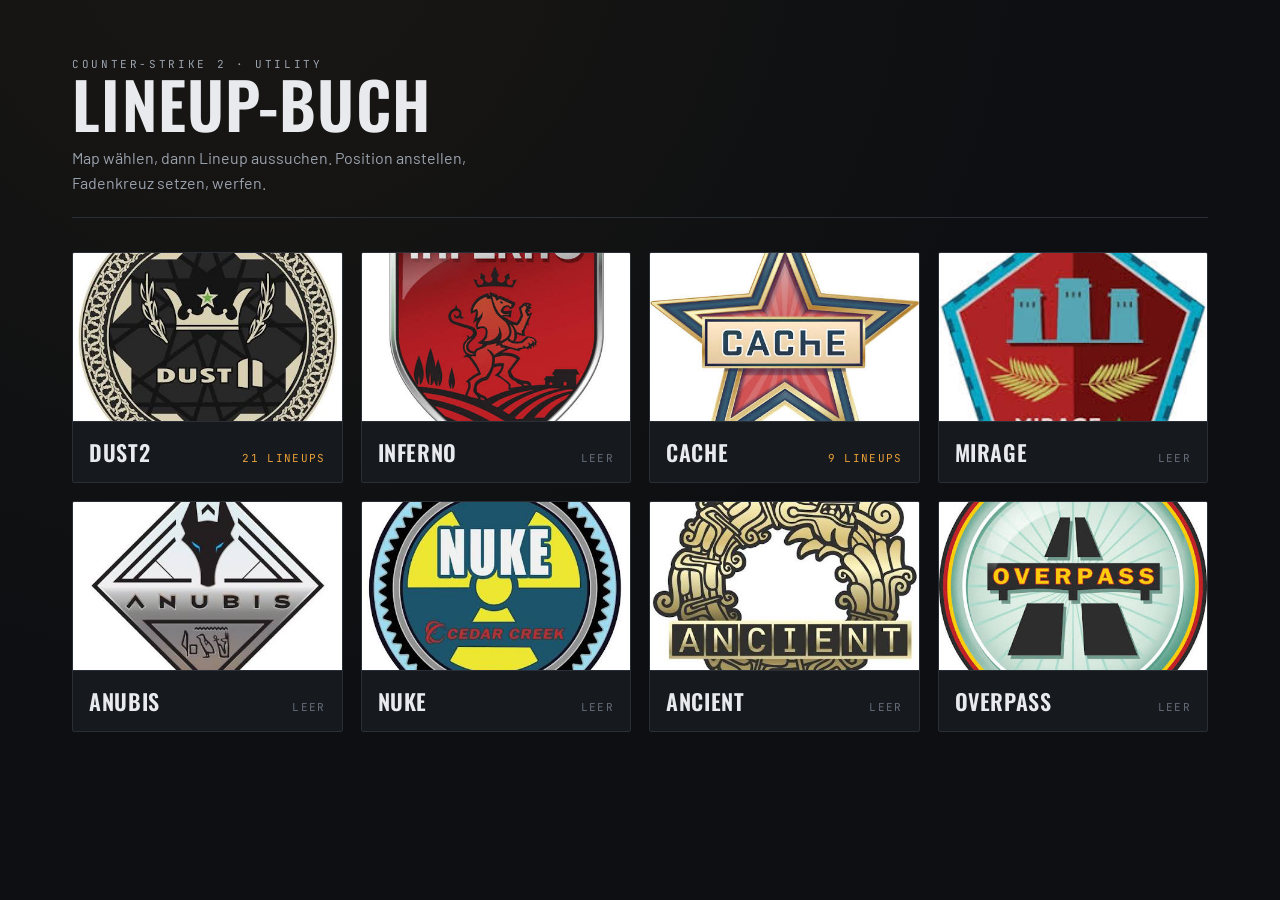
==== commit cc67dae3: "Editor nur lokal: nicht mehr auf GitHub Pages veröffentlichen - Pages-Deployment per GitHub Actions;" ====
--- a/index.html
+++ b/index.html
@@ -65,6 +65,10 @@
 const lead        = document.getElementById('lead');
 const addLink     = document.getElementById('addLink');
 const editLink    = document.getElementById('editLink');
+
+// Editor-Links nur lokal (localhost oder Doppelklick auf die Datei); die öffentliche Seite hat keinen Editor.
+const isLocal = ['localhost', '127.0.0.1', ''].includes(location.hostname);
+addLink.hidden = editLink.hidden = !isLocal;
 
 let activeMap = null;   // aktuell gewählte Map (Liste)
 let activeId  = null;   // aktuell gewähltes Lineup (Detail)
--- a/css/style.css
+++ b/css/style.css
@@ -59,6 +59,7 @@
 }
 .back:hover{border-color:var(--hud)}
 a.back{text-decoration:none;display:inline-block}
+[hidden]{display:none!important}
 .bar-end{margin-left:auto}
 .bar-title{font-family:var(--display);font-weight:600;text-transform:uppercase;letter-spacing:.04em;font-size:20px;margin:0}
 .chip{
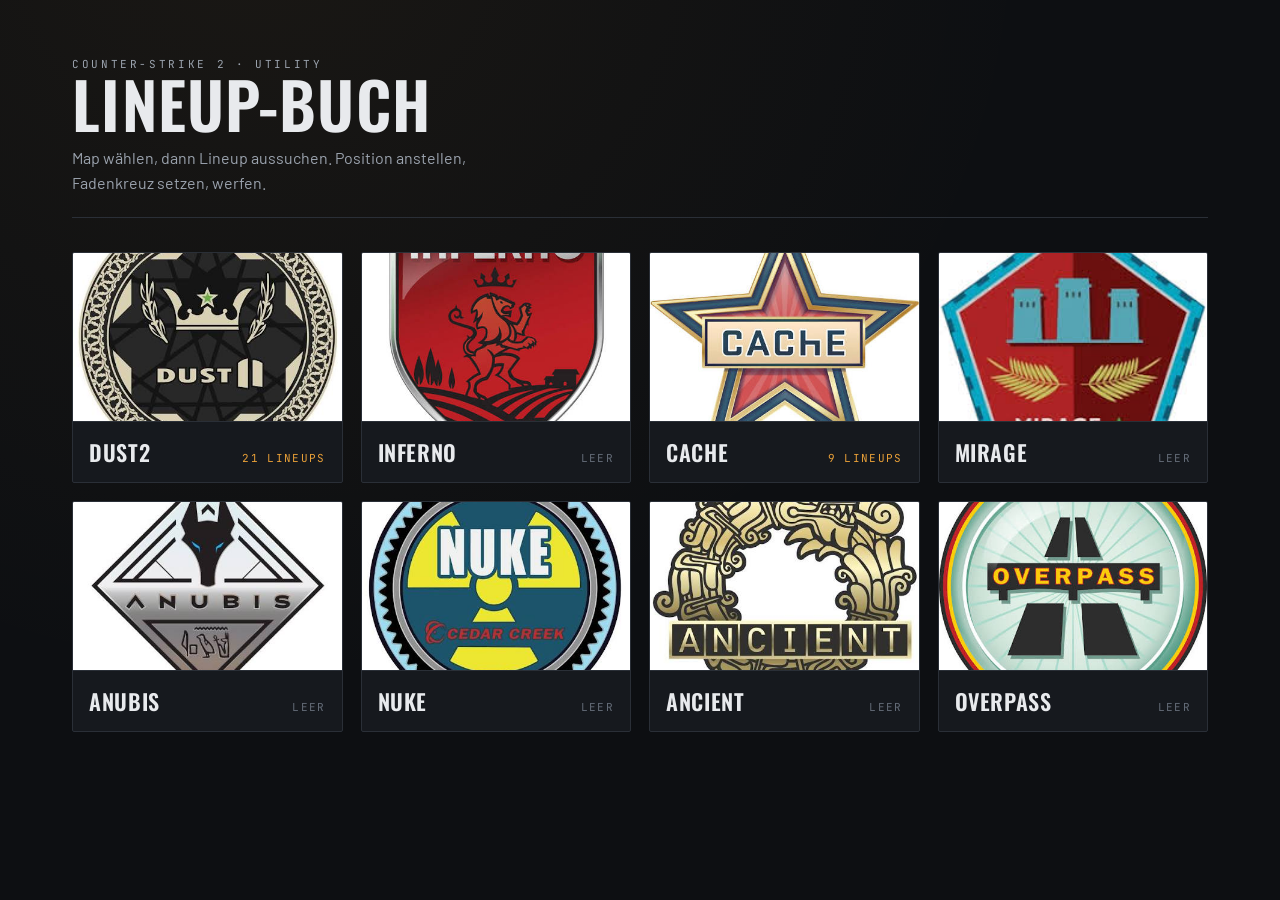
==== commit fe283a82: "Interaktive Radar-Karte: Landepunkte und Wurfpositionen - Radar-Ansicht pro Map (Liste/Radar umschal" ====
--- a/index.html
+++ b/index.html
@@ -27,10 +27,20 @@
     <nav class="bar" aria-label="Navigation">
       <button class="back" id="backToMaps">&larr; Maps</button>
       <h2 class="bar-title" id="listTitle"></h2>
+      <div class="seg" id="modeSeg" role="group" aria-label="Ansicht">
+        <button class="chip" data-mode="list">Liste</button>
+        <button class="chip" data-mode="radar">Radar</button>
+      </div>
       <input class="search" id="q" type="search" placeholder="Suchen: Ziel, Position…" aria-label="Lineups durchsuchen">
       <a class="back" id="addLink" href="editor.html">+ Lineup</a>
     </nav>
+    <div class="filters" id="filters"></div>
     <div class="lu-list" id="luList"></div>
+    <div id="radarView" hidden>
+      <div class="radar" id="radar"></div>
+      <div class="legend"><span><i style="background:#D0D7DE"></i>Smoke</span><span><i style="background:#F5D547"></i>Flash</span><span><i style="background:#F0883E"></i>Molotov</span><span><i style="background:#F85149"></i>HE</span><span><i style="background:var(--hud)"></i>gemischt</span></div>
+      <p class="radar-note" id="radarNote"></p>
+    </div>
     <footer id="count"></footer>
   </section>
 
@@ -65,6 +75,11 @@
 const lead        = document.getElementById('lead');
 const addLink     = document.getElementById('addLink');
 const editLink    = document.getElementById('editLink');
+const modeSeg     = document.getElementById('modeSeg');
+const filtersEl   = document.getElementById('filters');
+const radarView   = document.getElementById('radarView');
+const radarEl     = document.getElementById('radar');
+const radarNote   = document.getElementById('radarNote');
 
 // Editor-Links nur lokal (localhost oder Doppelklick auf die Datei); die öffentliche Seite hat keinen Editor.
 const isLocal = ['localhost', '127.0.0.1', ''].includes(location.hostname);
@@ -72,6 +87,9 @@
 
 let activeMap = null;   // aktuell gewählte Map (Liste)
 let activeId  = null;   // aktuell gewähltes Lineup (Detail)
+let listMode  = 'list'; // 'list' | 'radar' – bleibt beim Zurückkehren aus der Detailansicht erhalten
+let sideFilter = '', typeFilter = '';
+let radarClusters = [], openCluster = -1;
 
 const countFor = name => LINEUPS.filter(l => l.map === name).length;
 
@@ -103,12 +121,37 @@
 }
 
 /* ---------- 2) Zwischenschritt: kompakte Liste einer Map ---------- */
-function renderList() {
+// Suche + Seiten-/Typ-Filter gelten für Liste und Radar gleichermaßen.
+function filtered() {
   const term = q.value.trim().toLowerCase();
-  const rows = LINEUPS.filter(l =>
+  return LINEUPS.filter(l =>
     l.map === activeMap &&
+    (!sideFilter || l.side === sideFilter) &&
+    (!typeFilter || l.type === typeFilter) &&
     (!term || (l.title + ' ' + l.from + ' ' + l.type).toLowerCase().includes(term))
   );
+}
+
+function renderFilters() {
+  const types = [...new Set(LINEUPS.filter(l => l.map === activeMap).map(l => l.type))];
+  const chips = (kind, cur, vals) => vals.map(([v, t]) =>
+    `<button class="chip" data-f="${kind}" data-v="${esc(v)}" aria-pressed="${cur === v}">${esc(t)}</button>`).join('');
+  filtersEl.innerHTML =
+    `<div class="seg">${chips('side', sideFilter, [['', 'Alle Seiten'], ['T', 'T'], ['CT', 'CT']])}</div>` +
+    `<div class="seg">${chips('type', typeFilter, [['', 'Alle Typen'], ...types.map(t => [t, t])])}</div>`;
+}
+
+function renderView() {
+  const radar = listMode === 'radar';
+  luList.hidden = radar; radarView.hidden = !radar;
+  modeSeg.querySelectorAll('.chip').forEach(b => b.setAttribute('aria-pressed', b.dataset.mode === listMode));
+  const rows = filtered();
+  if (radar) renderRadar(rows); else renderList(rows);
+  document.getElementById('count').textContent =
+    rows.length + (rows.length === 1 ? ' Lineup' : ' Lineups') + ' · ' + countFor(activeMap) + ' auf ' + activeMap;
+}
+
+function renderList(rows) {
 
   luList.innerHTML = rows.length ? rows.map(l => {
     const n = (l.lineups || []).length;
@@ -131,9 +174,63 @@
         <span class="lu-arrow" aria-hidden="true">&rarr;</span>
       </button>`;
   }).join('') : `<p class="empty">Kein Lineup gefunden. Andere Suche versuchen.</p>`;
-
-  document.getElementById('count').textContent =
-    rows.length + (rows.length === 1 ? ' Lineup' : ' Lineups') + ' · ' + countFor(activeMap) + ' auf ' + activeMap;
+}
+
+/* ---------- 2b) Radar: wo die Utility landet ---------- */
+// Lineups mit (fast) gleichem Landepunkt teilen sich einen Marker.
+function clusterize(rows) {
+  const out = [];
+  for (const l of rows) {
+    if (!l.landAt) continue;
+    const c = out.find(c => Math.hypot(c.x - l.landAt.x, c.y - l.landAt.y) < 0.025);
+    if (c) c.items.push(l); else out.push({ x: l.landAt.x, y: l.landAt.y, items: [l] });
+  }
+  return out;
+}
+
+function pinHtml(c, i) {
+  const types = new Set(c.items.map(l => l.type)), sides = new Set(c.items.map(l => l.side));
+  const bg = types.size === 1 ? typeColor(c.items[0].type) : 'var(--hud)';
+  const side = sides.size === 1 ? 'side-' + c.items[0].side : 'side-mix';
+  const label = c.items.length > 1 ? c.items.length : c.items[0].type.charAt(0);
+  const tip = c.items.map(l => `${l.title} – ${l.type} von ${l.from}`).join(' · ');
+  return `<button class="pin ${side}${i === openCluster ? ' open' : ''}" style="left:${pct(c.x)};top:${pct(c.y)};background:${bg}"
+    data-c="${i}" title="${esc(tip)}" aria-label="${esc(tip)}">${label}</button>`;
+}
+
+function popHtml(c) {
+  const side = c.x > 0.7 ? ' left' : c.x < 0.3 ? ' right' : '';
+  const up = c.y > 0.6 ? ' up' : '';
+  return `<div class="pop${side}${up}" style="left:${pct(c.x)};top:${pct(c.y)}" role="menu">
+    ${c.items.map(l => {
+      const r = asResults(l)[0];
+      return `<button class="pop-item" data-id="${esc(l.id)}" role="menuitem">
+        ${r && r.img ? `<img src="${esc(thumbOf(r.img))}" data-full="${esc(r.img)}" alt="" onerror="${onThumbErr}">` : ''}
+        <span><b>${esc(l.title)}</b><small>${esc(l.side)} · ${esc(l.type)} · von ${esc(l.from)}</small></span>
+      </button>`;
+    }).join('')}
+  </div>`;
+}
+
+function renderRadar(rows) {
+  radarClusters = clusterize(rows);
+  if (openCluster >= radarClusters.length) openCluster = -1;
+  radarEl.innerHTML = `
+    <img src="${esc(radarOf(activeMap))}" alt="Radar ${esc(activeMap)}">
+    <svg viewBox="0 0 100 100" preserveAspectRatio="none" aria-hidden="true"></svg>
+    ${radarClusters.map(pinHtml).join('')}
+    ${openCluster >= 0 ? popHtml(radarClusters[openCluster]) : ''}`;
+  showLines(openCluster);
+  const missing = rows.filter(l => !l.landAt).length;
+  radarNote.innerHTML = missing
+    ? `${missing} ${missing === 1 ? 'Lineup hat' : 'Lineups haben'} noch keinen Radar-Punkt` +
+      (isLocal ? ` · <a href="editor.html#fill=${encodeURIComponent(activeMap)}">jetzt nachtragen</a>` : '')
+    : '';
+}
+
+function showLines(i) {
+  const svg = radarEl.querySelector('svg');
+  if (svg) svg.innerHTML = i >= 0 && radarClusters[i] ? throwLines(radarClusters[i].items) : '';
 }
 
 /* ---------- 3) Detailansicht: ein Lineup ---------- */
@@ -154,15 +251,19 @@
   setHash('');
   window.scrollTo(0, 0);
 }
-function showList(name) {
-  activeMap = name; activeId = null;
+function showList(name, mode = listMode) {
+  if (name !== activeMap) { sideFilter = ''; typeFilter = ''; }
+  activeMap = name; activeId = null; openCluster = -1;
+  listMode = mode === 'radar' && radarOf(name) ? 'radar' : 'list';
+  modeSeg.hidden = !radarOf(name);
   mapView.hidden = true; detailView.hidden = true; listView.hidden = false;
   listTitle.textContent = name;
   lead.textContent = 'Lineup wählen, um Position, Würfe und Result im Detail zu sehen.';
   addLink.href = 'editor.html#map=' + encodeURIComponent(name);
   q.value = '';
-  renderList();
-  setHash(encodeURIComponent(name));
+  renderFilters();
+  renderView();
+  setHash(encodeURIComponent(name) + (listMode === 'radar' ? '/radar' : ''));
   window.scrollTo(0, 0);
 }
 function showDetail(id) {
@@ -188,7 +289,35 @@
 });
 document.getElementById('backToMaps').addEventListener('click', showMaps);
 document.getElementById('backToList').addEventListener('click', () => showList(activeMap));
-q.addEventListener('input', renderList);
+q.addEventListener('input', () => { openCluster = -1; renderView(); });
+
+modeSeg.addEventListener('click', e => {
+  const b = e.target.closest('[data-mode]'); if (!b) return;
+  showList(activeMap, b.dataset.mode);
+});
+filtersEl.addEventListener('click', e => {
+  const b = e.target.closest('[data-f]'); if (!b) return;
+  if (b.dataset.f === 'side') sideFilter = b.dataset.v; else typeFilter = b.dataset.v;
+  openCluster = -1;
+  renderFilters(); renderView();
+});
+
+// Radar: Hover zeigt Wurflinien, Klick öffnet das Lineup bzw. die Auswahl bei mehreren
+radarEl.addEventListener('mouseover', e => { const p = e.target.closest('.pin'); if (p) showLines(+p.dataset.c); });
+radarEl.addEventListener('mouseout', e => { if (e.target.closest('.pin')) showLines(openCluster); });
+radarEl.addEventListener('click', e => {
+  const item = e.target.closest('.pop-item');
+  if (item) { showDetail(item.dataset.id); return; }
+  const p = e.target.closest('.pin');
+  if (p) {
+    const c = radarClusters[+p.dataset.c];
+    if (c.items.length === 1) { showDetail(c.items[0].id); return; }
+    openCluster = openCluster === +p.dataset.c ? -1 : +p.dataset.c;
+  } else if (!e.target.closest('.pop')) openCluster = -1;
+  renderView();
+  const first = radarEl.querySelector('.pop-item');
+  if (first && p) first.focus({ preventScroll: true });
+});
 
 // Lupe (nur Detailansicht)
 attachLens(detail);
@@ -199,7 +328,11 @@
   lbImg.src = el.dataset.src; lb.classList.add('open');
 });
 lb.addEventListener('click', () => lb.classList.remove('open'));
-document.addEventListener('keydown', e => { if (e.key === 'Escape') lb.classList.remove('open'); });
+document.addEventListener('keydown', e => {
+  if (e.key !== 'Escape') return;
+  lb.classList.remove('open');
+  if (openCluster >= 0) { openCluster = -1; renderView(); }
+});
 
 // Start: Daten aller Maps laden, dann rendern + routen.
 function boot() {
@@ -209,7 +342,7 @@
   const parts = raw.split('/').map(decodeURIComponent);
   const id = parts[1];
   if (id && LINEUPS.some(l => l.id === id)) showDetail(id);
-  else if (LINEUPS.some(l => l.map === parts[0])) showList(parts[0]);
+  else if (LINEUPS.some(l => l.map === parts[0])) showList(parts[0], id === 'radar' ? 'radar' : 'list');
   else showMaps();
 }
 
--- a/css/style.css
+++ b/css/style.css
@@ -165,3 +165,41 @@
   .lu-arrow{display:none}
 }
 @media (prefers-reduced-motion:reduce){*{transition:none!important}}
+
+/* ---------- Radar ---------- */
+.seg{display:flex;gap:6px;flex-wrap:wrap}
+.filters{display:flex;gap:10px 22px;flex-wrap:wrap;align-items:center;margin:-16px 0 24px}
+.filters .chip{padding:5px 11px;font-size:11px}
+.radar{position:relative;width:100%;max-width:820px;margin:0 auto;aspect-ratio:1/1;user-select:none}
+.radar > img{display:block;width:100%;height:100%;object-fit:contain}
+.radar svg{position:absolute;inset:0;width:100%;height:100%;pointer-events:none;overflow:visible}
+.radar line{stroke:var(--chalk);stroke-width:2;stroke-dasharray:6 5;vector-effect:non-scaling-stroke}
+.radar circle.from{fill:var(--void);stroke:var(--chalk);stroke-width:2;vector-effect:non-scaling-stroke}
+.pin{
+  position:absolute;transform:translate(-50%,-50%);width:26px;height:26px;border-radius:50%;padding:0;
+  display:grid;place-items:center;font-family:var(--mono);font-size:11px;font-weight:700;color:#121418;
+  border:2px solid var(--void);box-shadow:0 0 0 2px var(--ring,transparent),0 4px 12px rgba(0,0,0,.6);
+  cursor:pointer;transition:transform .12s;z-index:1;
+}
+.pin:hover,.pin:focus-visible,.pin.open{transform:translate(-50%,-50%) scale(1.2);z-index:3;outline:none}
+.pin.side-T{--ring:var(--t)}
+.pin.side-CT{--ring:var(--ct)}
+.pin.side-mix{--ring:var(--chalk)}
+.pin.throw{width:14px;height:14px;background:var(--void);border:2px solid var(--chalk);box-shadow:none;cursor:default}
+.pop{
+  position:absolute;z-index:5;width:290px;max-width:calc(100vw - 32px);padding:6px;
+  background:var(--panel-2);border:1px solid var(--edge);box-shadow:0 14px 34px rgba(0,0,0,.6);
+  transform:translate(-50%,22px);
+}
+.pop.left{transform:translate(calc(-100% + 30px),22px)}
+.pop.right{transform:translate(-30px,22px)}
+.pop.up{translate:0 calc(-100% - 44px)}
+.pop-item{display:flex;gap:10px;align-items:center;width:100%;text-align:left;background:transparent;border:0;color:inherit;padding:6px;cursor:pointer;border-radius:2px}
+.pop-item:hover,.pop-item:focus-visible{background:var(--panel);outline:none}
+.pop-item img{width:64px;height:40px;object-fit:cover;flex:none;background:#0A0C0F}
+.pop-item b{display:block;font-family:var(--display);font-weight:600;text-transform:uppercase;letter-spacing:.02em;font-size:15px;line-height:1.2}
+.pop-item small{color:var(--sand);font-size:12px}
+.legend{display:flex;gap:16px;justify-content:center;flex-wrap:wrap;margin-top:14px;font-family:var(--mono);font-size:11px;letter-spacing:.1em;text-transform:uppercase;color:var(--sand)}
+.legend i{display:inline-block;width:10px;height:10px;border-radius:50%;margin-right:6px;vertical-align:-1px}
+.radar-note{text-align:center;color:var(--sand);font-size:13.5px;margin:12px 0 0}
+.radar-note a{color:var(--hud)}
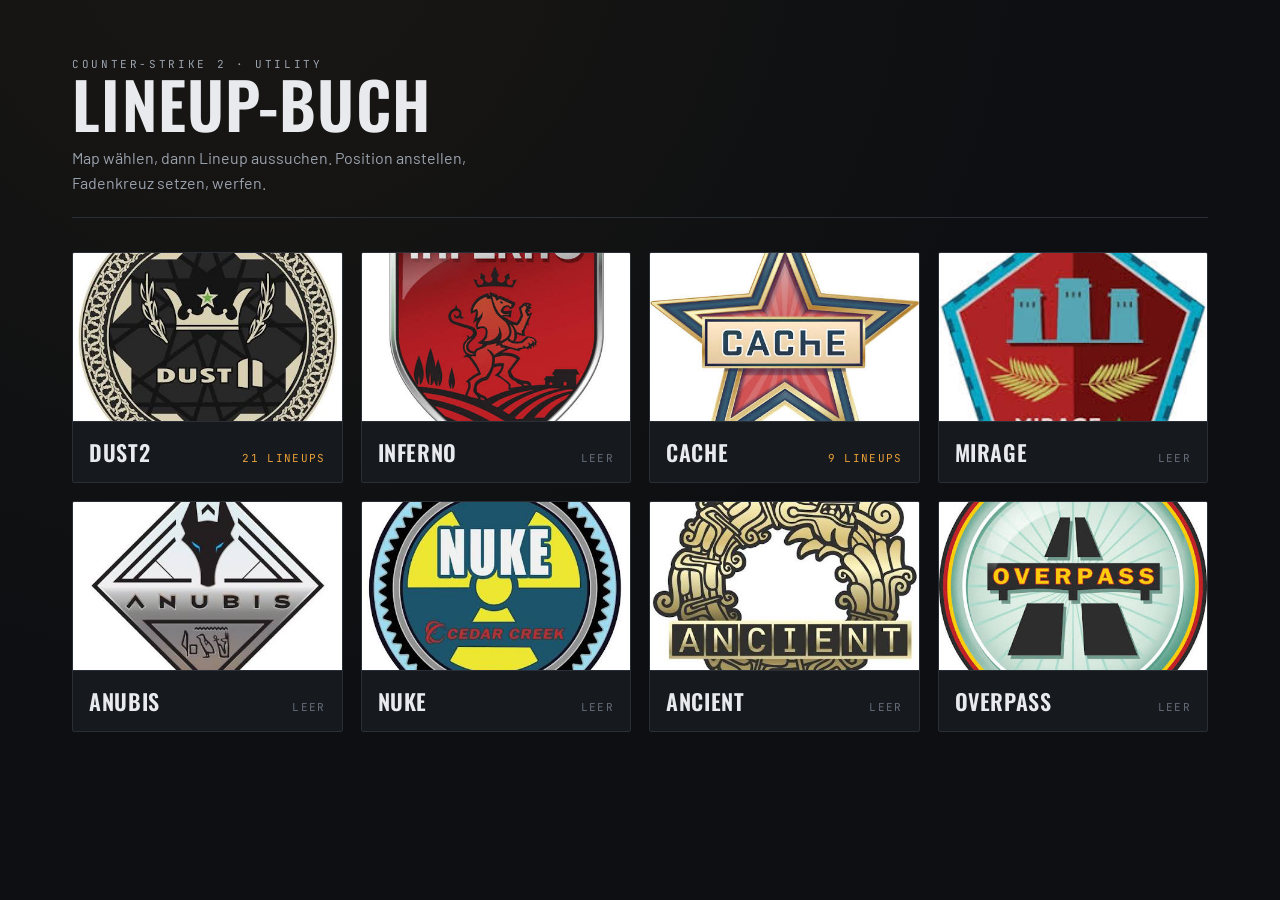
==== commit 25006122: "Mehrere Würfe pro Lineup, Radar als Standard, Radare für alle Maps - Würfe können eine eigene Utilit" ====
--- a/index.html
+++ b/index.html
@@ -87,7 +87,7 @@
 
 let activeMap = null;   // aktuell gewählte Map (Liste)
 let activeId  = null;   // aktuell gewähltes Lineup (Detail)
-let listMode  = 'list'; // 'list' | 'radar' – bleibt beim Zurückkehren aus der Detailansicht erhalten
+let listMode  = 'radar'; // 'radar' (Standard, sofern die Map ein Radar hat) | 'list' – bleibt beim Zurückkehren erhalten
 let sideFilter = '', typeFilter = '';
 let radarClusters = [], openCluster = -1;
 
@@ -127,13 +127,13 @@
   return LINEUPS.filter(l =>
     l.map === activeMap &&
     (!sideFilter || l.side === sideFilter) &&
-    (!typeFilter || l.type === typeFilter) &&
-    (!term || (l.title + ' ' + l.from + ' ' + l.type).toLowerCase().includes(term))
+    (!typeFilter || typesOf(l).includes(typeFilter)) &&
+    (!term || (l.title + ' ' + l.from + ' ' + typeLabel(l)).toLowerCase().includes(term))
   );
 }
 
 function renderFilters() {
-  const types = [...new Set(LINEUPS.filter(l => l.map === activeMap).map(l => l.type))];
+  const types = [...new Set(LINEUPS.filter(l => l.map === activeMap).flatMap(typesOf))];
   const chips = (kind, cur, vals) => vals.map(([v, t]) =>
     `<button class="chip" data-f="${kind}" data-v="${esc(v)}" aria-pressed="${cur === v}">${esc(t)}</button>`).join('');
   filtersEl.innerHTML =
@@ -166,7 +166,7 @@
           <h3>${esc(l.title)}</h3>
           <div class="lu-tags">
             <span class="tag side-${esc(l.side)}">${esc(l.side)}-Seite</span>
-            <span class="tag">${esc(l.type)}</span>
+            <span class="tag">${esc(typeLabel(l))}</span>
             <span class="tag">${esc(l.from)}</span>
           </div>
           <p class="lu-sub">${res[0] && res[0].note ? ' · ' + esc(res[0].note) : ''}</p>
@@ -177,23 +177,23 @@
 }
 
 /* ---------- 2b) Radar: wo die Utility landet ---------- */
-// Lineups mit (fast) gleichem Landepunkt teilen sich einen Marker.
+// Würfe mit (fast) gleichem Landepunkt teilen sich einen Marker; ein Lineup mit mehreren Würfen hat mehrere Marker.
 function clusterize(rows) {
   const out = [];
-  for (const l of rows) {
-    if (!l.landAt) continue;
-    const c = out.find(c => Math.hypot(c.x - l.landAt.x, c.y - l.landAt.y) < 0.025);
-    if (c) c.items.push(l); else out.push({ x: l.landAt.x, y: l.landAt.y, items: [l] });
+  for (const p of rows.flatMap(radarPoints)) {
+    const c = out.find(c => Math.hypot(c.x - p.landAt.x, c.y - p.landAt.y) < 0.025);
+    if (c) c.items.push(p); else out.push({ x: p.landAt.x, y: p.landAt.y, items: [p] });
   }
   return out;
 }
+const pointName = p => p.l.title + (p.step >= 0 ? ' – ' + p.label : '');
 
 function pinHtml(c, i) {
-  const types = new Set(c.items.map(l => l.type)), sides = new Set(c.items.map(l => l.side));
-  const bg = types.size === 1 ? typeColor(c.items[0].type) : 'var(--hud)';
-  const side = sides.size === 1 ? 'side-' + c.items[0].side : 'side-mix';
-  const label = c.items.length > 1 ? c.items.length : c.items[0].type.charAt(0);
-  const tip = c.items.map(l => `${l.title} – ${l.type} von ${l.from}`).join(' · ');
+  const types = new Set(c.items.flatMap(p => p.types)), sides = new Set(c.items.map(p => p.l.side));
+  const bg = types.size === 1 ? typeColor([...types][0]) : 'var(--hud)';
+  const side = sides.size === 1 ? 'side-' + c.items[0].l.side : 'side-mix';
+  const label = c.items.length > 1 ? c.items.length : typeLetters(c.items[0].types);
+  const tip = c.items.map(p => `${pointName(p)} (${p.types.join(' + ')} von ${p.l.from})`).join(' · ');
   return `<button class="pin ${side}${i === openCluster ? ' open' : ''}" style="left:${pct(c.x)};top:${pct(c.y)};background:${bg}"
     data-c="${i}" title="${esc(tip)}" aria-label="${esc(tip)}">${label}</button>`;
 }
@@ -202,11 +202,11 @@
   const side = c.x > 0.7 ? ' left' : c.x < 0.3 ? ' right' : '';
   const up = c.y > 0.6 ? ' up' : '';
   return `<div class="pop${side}${up}" style="left:${pct(c.x)};top:${pct(c.y)}" role="menu">
-    ${c.items.map(l => {
-      const r = asResults(l)[0];
-      return `<button class="pop-item" data-id="${esc(l.id)}" role="menuitem">
+    ${c.items.map(p => {
+      const l = p.l, r = asResults(l)[0];
+      return `<button class="pop-item" data-id="${esc(l.id)}" data-step="${p.step}" role="menuitem">
         ${r && r.img ? `<img src="${esc(thumbOf(r.img))}" data-full="${esc(r.img)}" alt="" onerror="${onThumbErr}">` : ''}
-        <span><b>${esc(l.title)}</b><small>${esc(l.side)} · ${esc(l.type)} · von ${esc(l.from)}</small></span>
+        <span><b>${esc(pointName(p))}</b><small>${esc(l.side)} · ${esc(p.types.join(' + '))} · von ${esc(l.from)}</small></span>
       </button>`;
     }).join('')}
   </div>`;
@@ -221,7 +221,7 @@
     ${radarClusters.map(pinHtml).join('')}
     ${openCluster >= 0 ? popHtml(radarClusters[openCluster]) : ''}`;
   showLines(openCluster);
-  const missing = rows.filter(l => !l.landAt).length;
+  const missing = rows.filter(l => !radarPoints(l).length).length;
   radarNote.innerHTML = missing
     ? `${missing} ${missing === 1 ? 'Lineup hat' : 'Lineups haben'} noch keinen Radar-Punkt` +
       (isLocal ? ` · <a href="editor.html#fill=${encodeURIComponent(activeMap)}">jetzt nachtragen</a>` : '')
@@ -263,10 +263,10 @@
   q.value = '';
   renderFilters();
   renderView();
-  setHash(encodeURIComponent(name) + (listMode === 'radar' ? '/radar' : ''));
+  setHash(encodeURIComponent(name) + (listMode === 'list' && radarOf(name) ? '/list' : ''));
   window.scrollTo(0, 0);
 }
-function showDetail(id) {
+function showDetail(id, step = -1) {
   const l = LINEUPS.find(x => x.id === id);
   if (!l) { showMaps(); return; }
   activeMap = l.map; activeId = id;
@@ -277,6 +277,9 @@
   renderDetail();
   setHash(encodeURIComponent(l.map) + '/' + encodeURIComponent(id));
   window.scrollTo(0, 0);
+  // Vom Radar aus einen bestimmten Wurf angeklickt → direkt dorthin
+  const el = step >= 0 && detail.querySelector(`.step[data-step="${step}"]`);
+  if (el) window.scrollTo(0, el.getBoundingClientRect().top + window.scrollY - 90);
 }
 
 mapsEl.addEventListener('click', e => {
@@ -307,11 +310,11 @@
 radarEl.addEventListener('mouseout', e => { if (e.target.closest('.pin')) showLines(openCluster); });
 radarEl.addEventListener('click', e => {
   const item = e.target.closest('.pop-item');
-  if (item) { showDetail(item.dataset.id); return; }
+  if (item) { showDetail(item.dataset.id, +item.dataset.step); return; }
   const p = e.target.closest('.pin');
   if (p) {
     const c = radarClusters[+p.dataset.c];
-    if (c.items.length === 1) { showDetail(c.items[0].id); return; }
+    if (c.items.length === 1) { showDetail(c.items[0].l.id, c.items[0].step); return; }
     openCluster = openCluster === +p.dataset.c ? -1 : +p.dataset.c;
   } else if (!e.target.closest('.pop')) openCluster = -1;
   renderView();
@@ -342,7 +345,7 @@
   const parts = raw.split('/').map(decodeURIComponent);
   const id = parts[1];
   if (id && LINEUPS.some(l => l.id === id)) showDetail(id);
-  else if (LINEUPS.some(l => l.map === parts[0])) showList(parts[0], id === 'radar' ? 'radar' : 'list');
+  else if (LINEUPS.some(l => l.map === parts[0])) showList(parts[0], id === 'list' ? 'list' : 'radar');   // alte #…/radar-Links funktionieren weiter
   else showMaps();
 }
 
